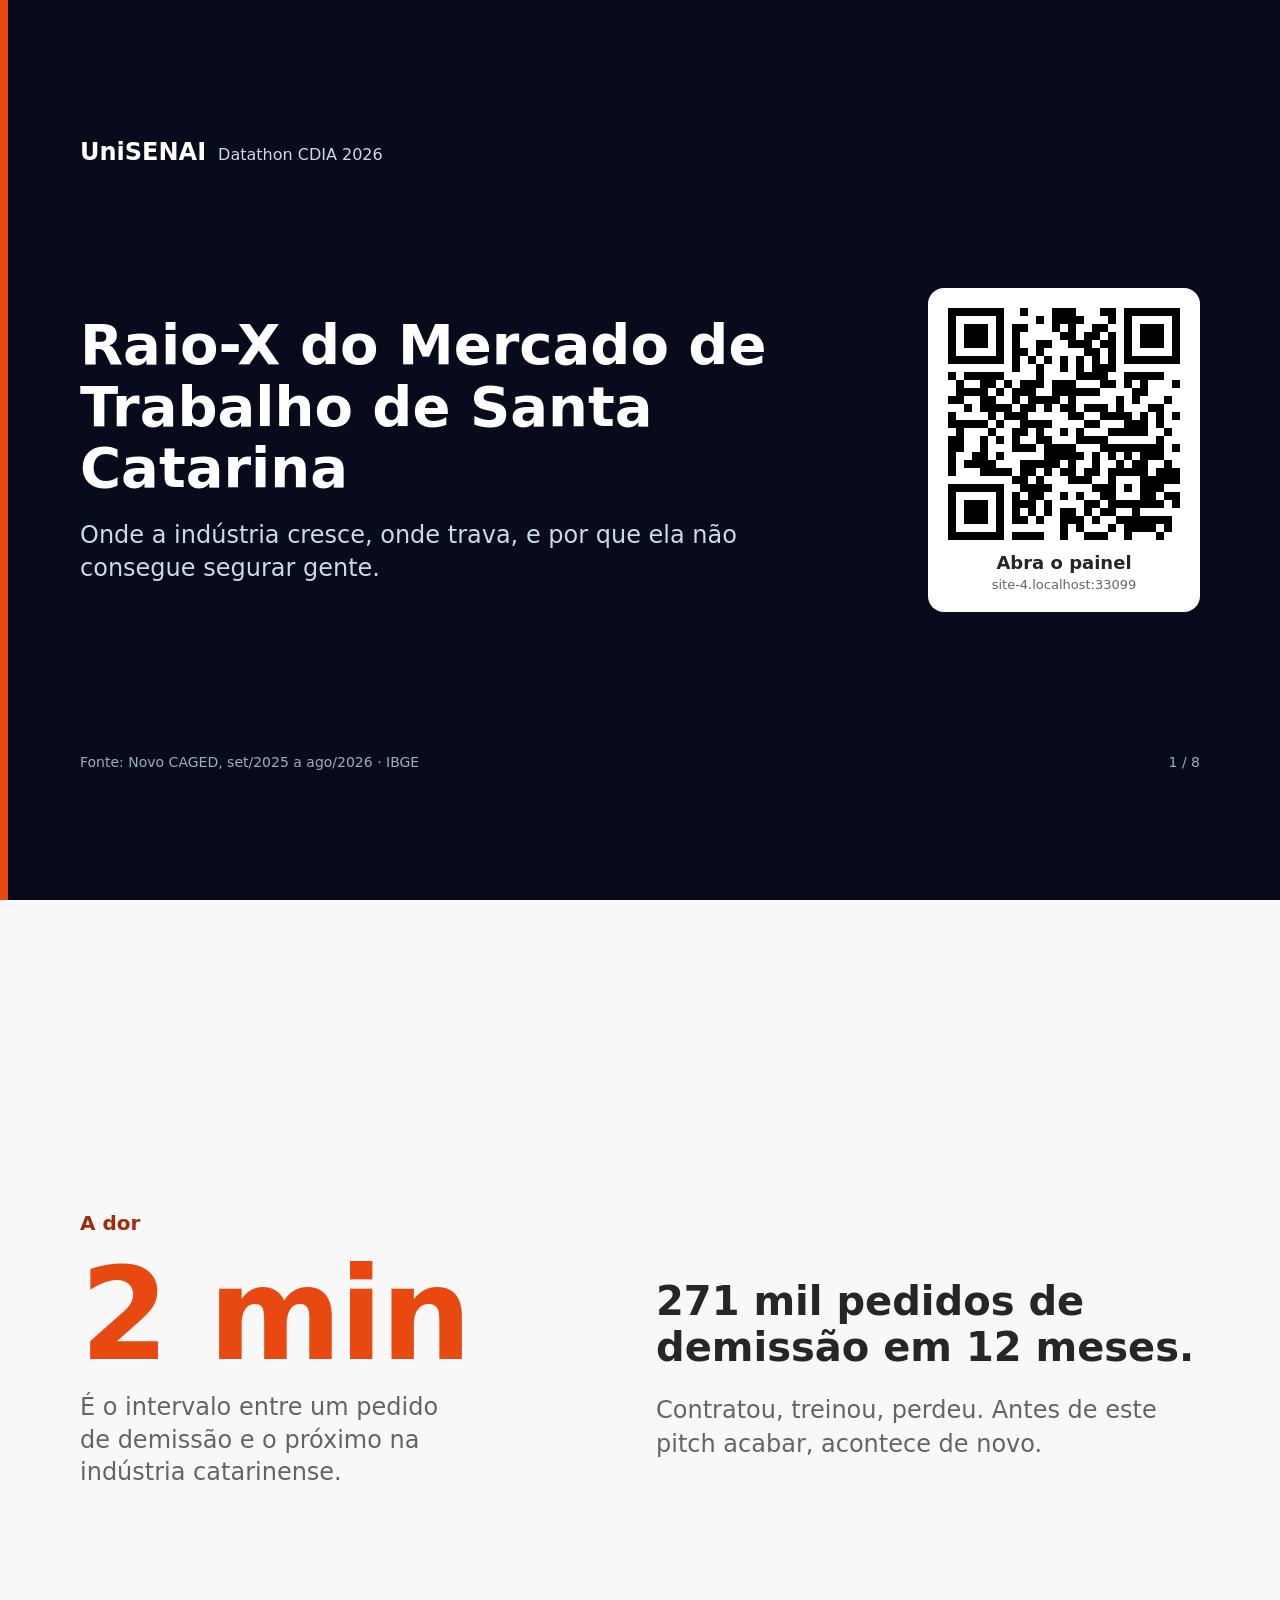
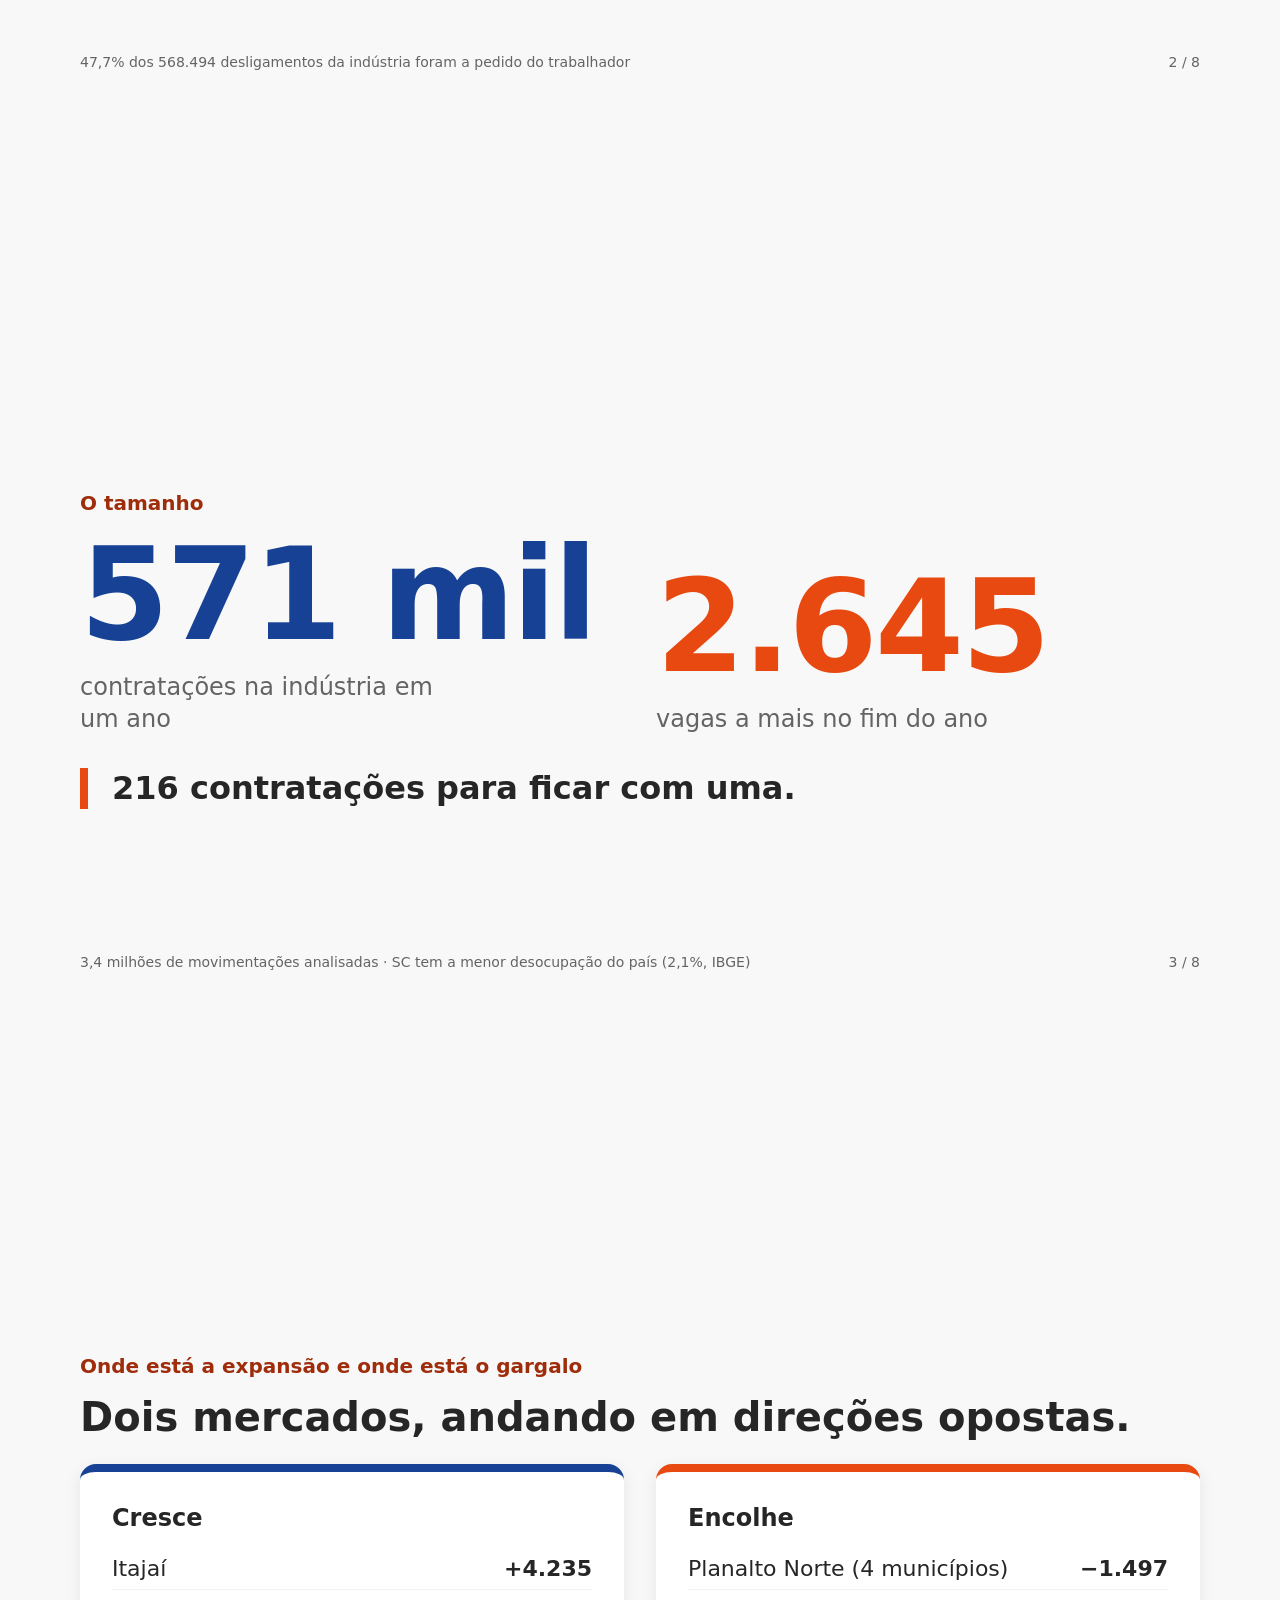
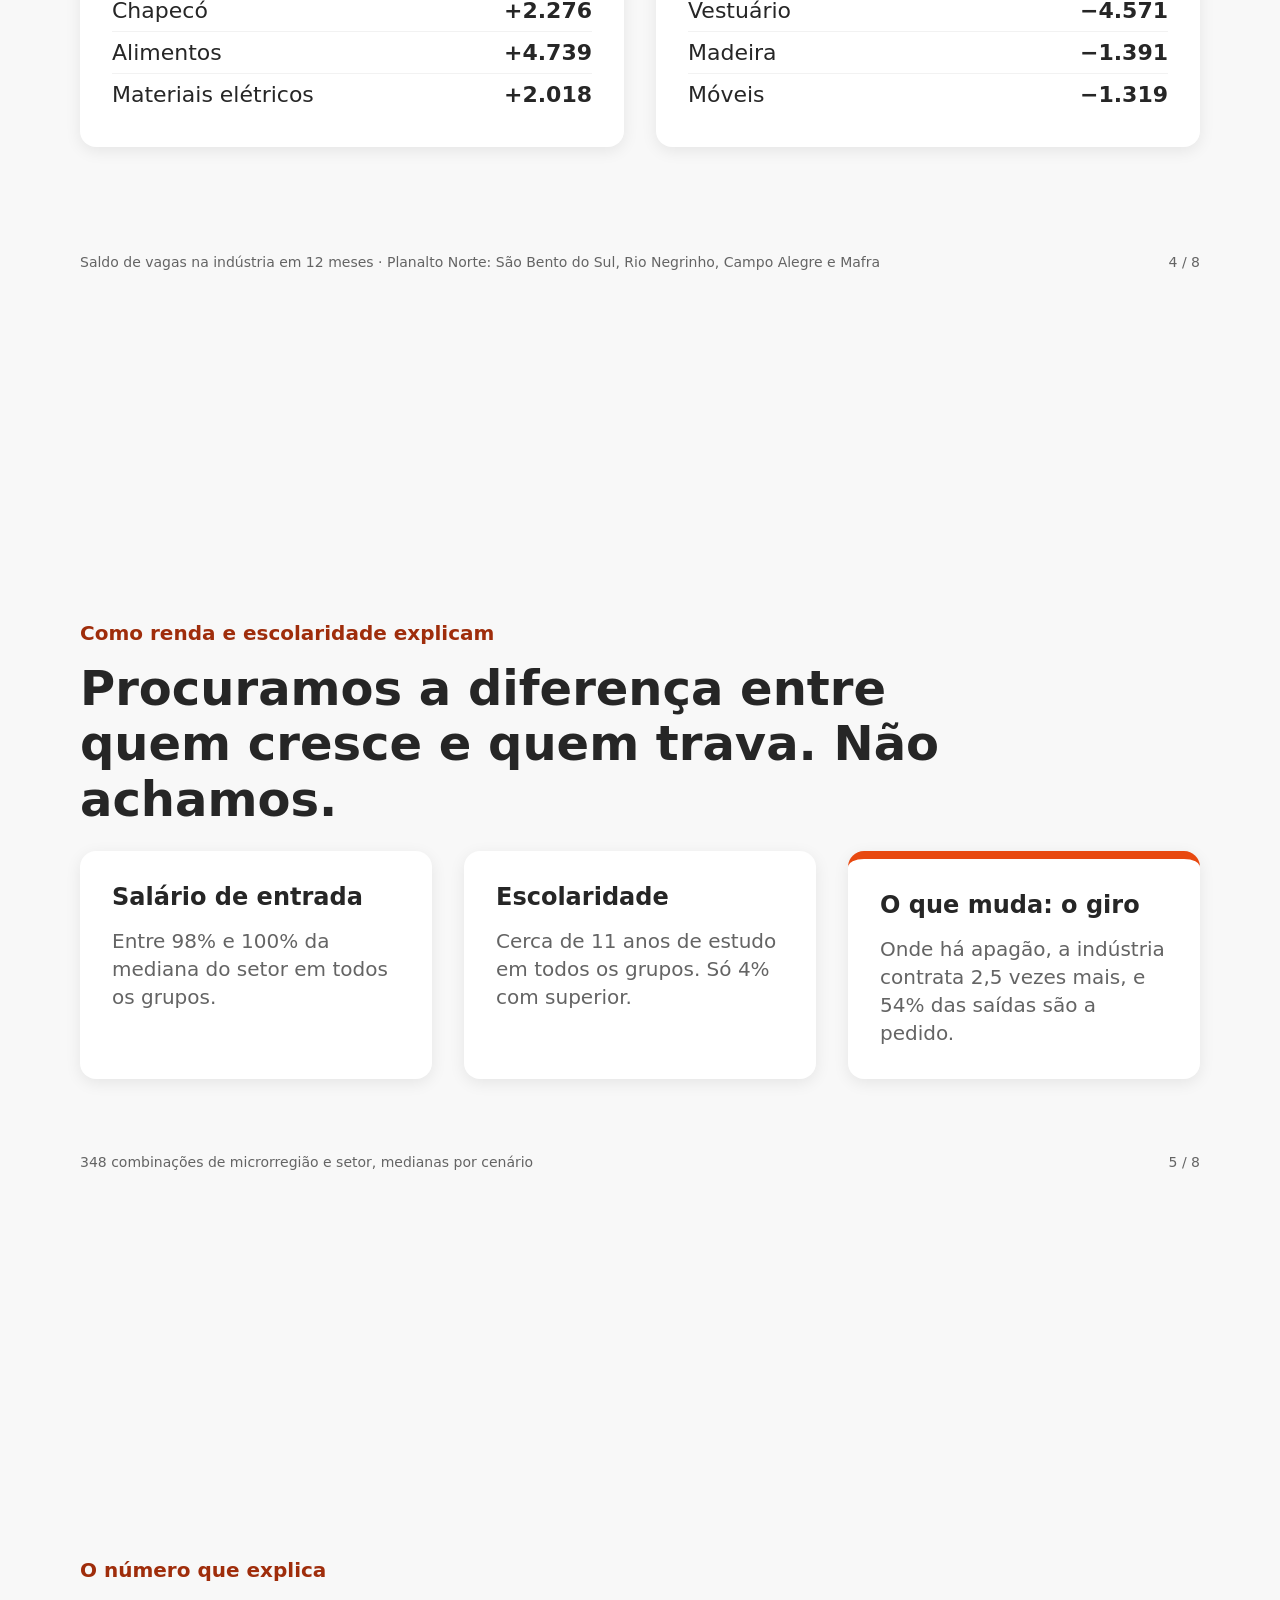
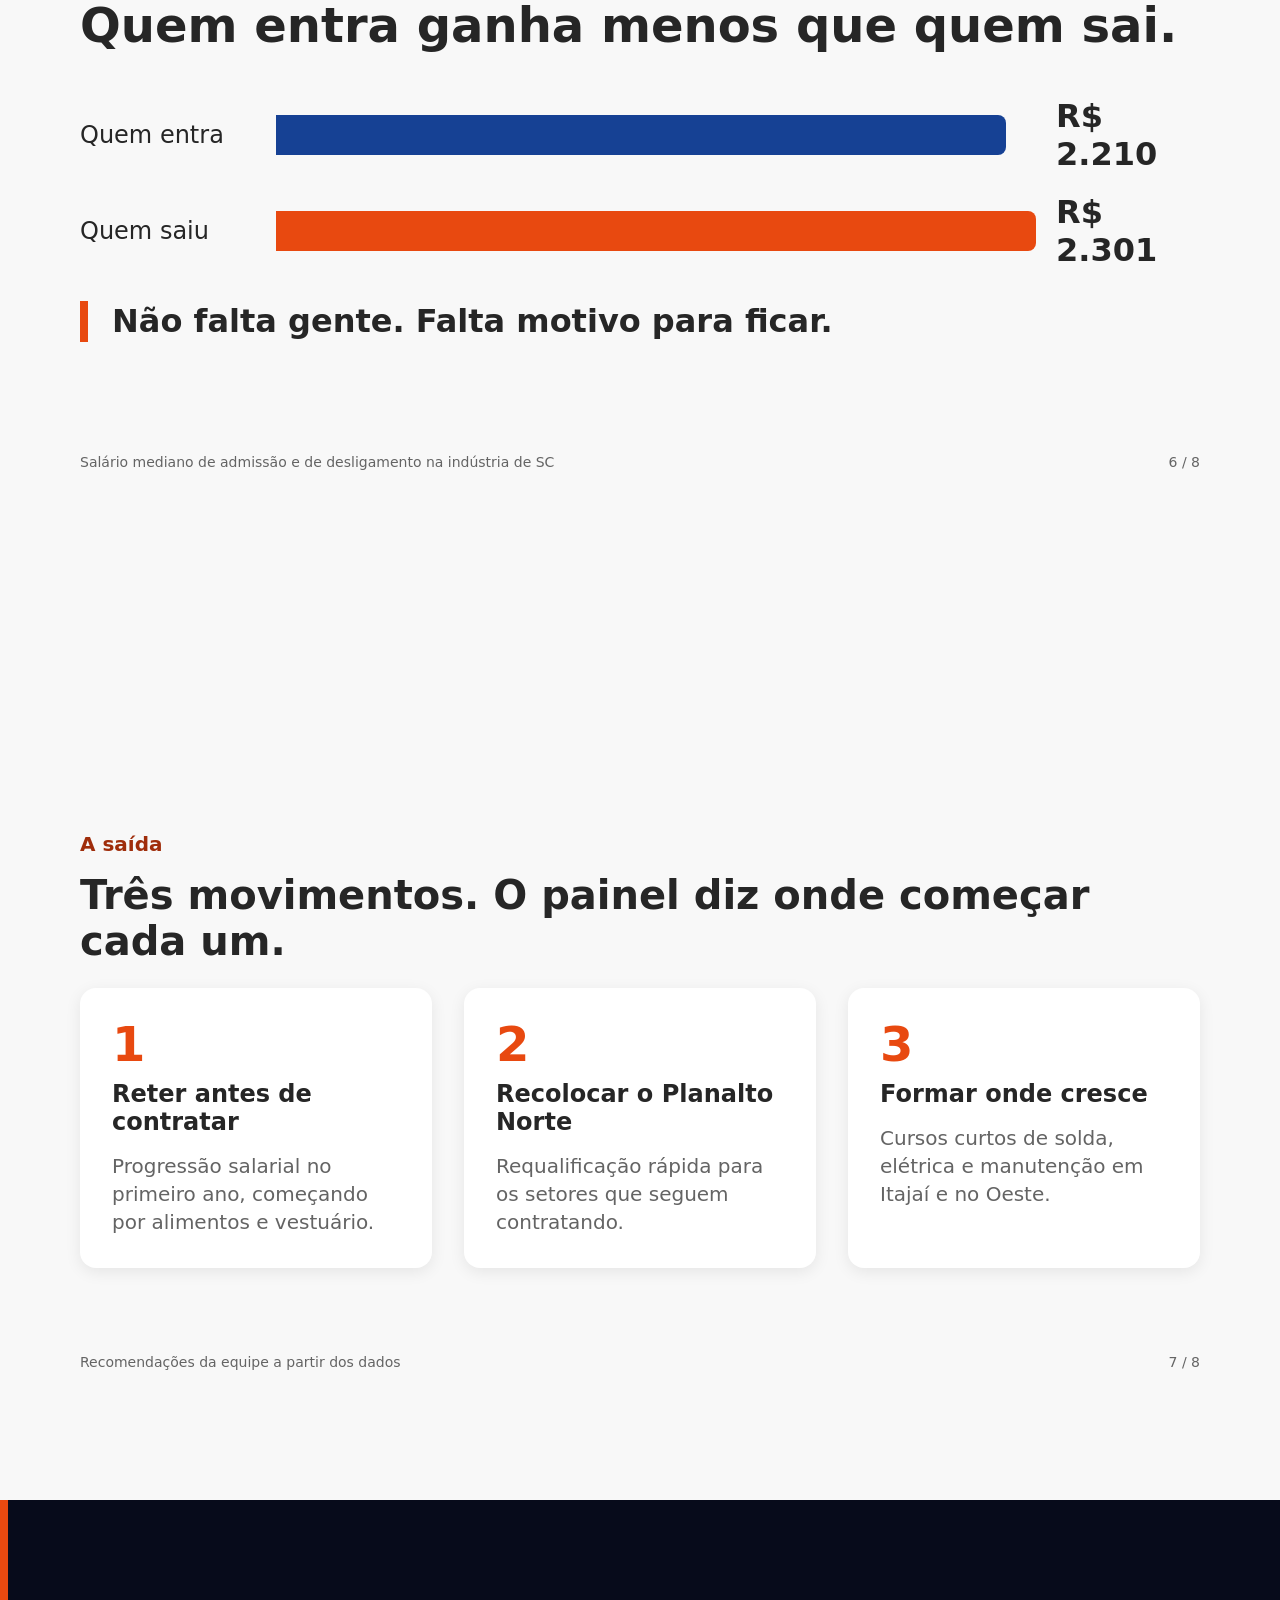
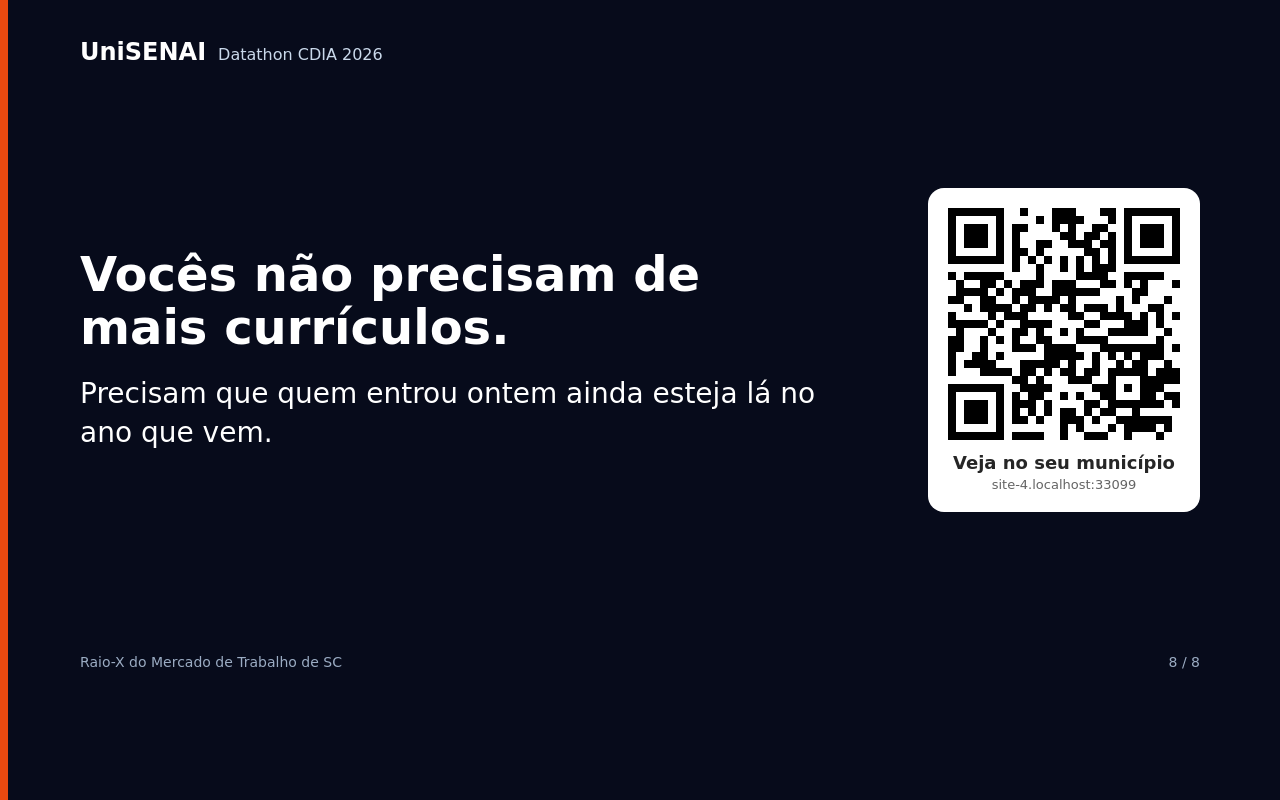
==== web/slides.html @ 1757eea5 "Publicação na Vercel e slides do pitch com QR code - vercel.json e .vercelignore: publica web/ como " ====
<!doctype html>
<html lang="pt-BR">
<head>
<meta charset="utf-8">
<meta name="viewport" content="width=device-width, initial-scale=1">
<title>Pitch · Raio-X do Mercado de Trabalho de SC</title>
<link rel="stylesheet" href="tokens.css">
<style>
  /* Deck 16:9 no padrão UniSENAI. Setas, espaço ou clique avançam. Imprimir gera um PDF, um slide por página. */
  * { box-sizing: border-box; }
  html { font-size: min(1.25vw, 2.222vh); scroll-snap-type: y mandatory; }
  body { margin: 0; font-family: var(--font-family-base); color: var(--color-neutral-darkest); background: var(--color-brand-corporate-darkest); }
  .slide { width: 100vw; height: 100vh; scroll-snap-align: start; display: flex; align-items: center; justify-content: center; background: var(--color-neutral-portal); position: relative; overflow: hidden; }
  .quadro { width: 80rem; height: 45rem; padding: 4rem 5rem; display: flex; flex-direction: column; justify-content: center; position: relative; }
  .slide.capa { background: var(--color-brand-corporate-darkest); color: var(--color-neutral-white); }
  .slide.capa::before { content: ""; position: absolute; left: 0; top: 0; bottom: 0; width: 0.5rem; background: var(--color-brand-senai-pure); }
  .marca { position: absolute; top: 3rem; left: 5rem; font-weight: 700; font-size: 1.5rem; }
  .marca span { font-weight: 400; font-size: 1rem; margin-left: 0.75rem; color: var(--color-brand-corporate-lighter); }
  .slide:not(.capa) .marca span { color: var(--color-neutral-dark); }
  .etapa { color: var(--color-brand-senai-darker); font-weight: 700; font-size: 1.25rem; margin-bottom: 1rem; }
  h1 { font-size: 3.5rem; line-height: 1.1; font-weight: 700; margin: 0 0 1.25rem; max-width: 22ch; }
  h2 { font-size: 3rem; line-height: 1.15; font-weight: 700; margin: 0 0 1.5rem; max-width: 26ch; }
  .sub { font-size: 1.5rem; line-height: 1.4; color: var(--color-neutral-dark); max-width: 44ch; margin: 0; }
  .capa .sub { color: var(--color-brand-corporate-lighter); }
  .numero { font-size: 8rem; line-height: 1; font-weight: 700; color: var(--color-brand-corporate-pure); letter-spacing: -0.02em; }
  .numero.laranja { color: var(--color-brand-senai-pure); }
  .legenda-n { font-size: 1.5rem; line-height: 1.35; color: var(--color-neutral-dark); margin-top: 0.75rem; max-width: 24ch; }
  .colunas { display: grid; grid-template-columns: 1fr 1fr; gap: 2rem; }
  .colunas.tres { grid-template-columns: repeat(3, 1fr); }
  .cartao { background: var(--color-neutral-white); border-radius: var(--radius-lg); box-shadow: var(--shadow-level-1); padding: 2rem; }
  .cartao h3 { font-size: 1.5rem; margin: 0 0 1rem; font-weight: 700; }
  .cartao.azul { border-top: 0.5rem solid var(--color-brand-corporate-pure); }
  .cartao.laranja { border-top: 0.5rem solid var(--color-brand-senai-pure); }
  .linha { display: flex; justify-content: space-between; gap: 1rem; font-size: 1.375rem; padding: 0.5rem 0; border-top: 1px solid var(--color-neutral-lightest); }
  .linha:first-of-type { border-top: 0; }
  .linha b { font-variant-numeric: tabular-nums; white-space: nowrap; }
  .passo { font-size: 3rem; font-weight: 700; color: var(--color-brand-senai-pure); line-height: 1; }
  .cartao p { font-size: 1.25rem; line-height: 1.4; color: var(--color-neutral-dark); margin: 0; }
  .frase { border-left: 0.5rem solid var(--color-brand-senai-pure); padding-left: 1.5rem; font-size: 2rem; line-height: 1.3; font-weight: 700; margin: 2rem 0 0; max-width: 34ch; }
  .par { display: grid; grid-template-columns: 11rem 1fr 9rem; align-items: center; gap: 1.25rem; font-size: 1.5rem; margin-top: 1.25rem; }
  .par i { display: block; height: 2.5rem; border-radius: 0 var(--radius-md) var(--radius-md) 0; }
  .par b { font-size: 2rem; font-variant-numeric: tabular-nums; }
  .capa-grade { display: grid; grid-template-columns: 1fr auto; gap: 4rem; align-items: center; }
  .qr { background: var(--color-neutral-white); color: var(--color-neutral-darkest); border-radius: var(--radius-lg); padding: 1.25rem; width: 17rem; text-align: center; }
  .qr svg, .qr .vazio { width: 14.5rem; height: 14.5rem; display: block; margin: 0 auto; }
  .qr .vazio { display: flex; align-items: center; justify-content: center; border: 2px dashed var(--color-neutral-lighter); border-radius: var(--radius-md); font-size: 0.875rem; color: var(--color-neutral-dark); padding: 1rem; }
  .qr .rotulo { font-weight: 700; font-size: 1.125rem; margin-top: 0.75rem; }
  .qr .url { font-size: 0.8125rem; color: var(--color-neutral-dark); word-break: break-all; margin-top: 0.25rem; }
  .rodape { position: absolute; bottom: 2.5rem; left: 5rem; right: 5rem; display: flex; justify-content: space-between; font-size: 0.875rem; color: var(--color-neutral-dark); }
  .capa .rodape { color: var(--color-brand-corporate-light); }
  @media print {
    @page { size: 1280px 720px; margin: 0; }
    html { font-size: 16px; scroll-snap-type: none; }
    .slide { width: 1280px; height: 720px; break-after: page; -webkit-print-color-adjust: exact; print-color-adjust: exact; }
  }
</style>
</head>
<body>

<section class="slide capa"><div class="quadro">
  <div class="marca">UniSENAI<span>Datathon CDIA 2026</span></div>
  <div class="capa-grade">
    <div>
      <h1>Raio-X do Mercado de Trabalho de Santa Catarina</h1>
      <p class="sub">Onde a indústria cresce, onde trava, e por que ela não consegue segurar gente.</p>
    </div>
    <div class="qr"><div data-qr></div><div class="rotulo">Abra o painel</div><div class="url" data-url></div></div>
  </div>
  <div class="rodape"><span>Fonte: Novo CAGED, set/2025 a ago/2026 · IBGE</span><span>1 / 8</span></div>
</div></section>

<section class="slide"><div class="quadro">
  <div class="etapa">A dor</div>
  <div class="colunas" style="align-items: center">
    <div><div class="numero laranja">2 min</div><div class="legenda-n">É o intervalo entre um pedido de demissão e o próximo na indústria catarinense.</div></div>
    <div><h2 style="font-size: 2.5rem">271 mil pedidos de demissão em 12 meses.</h2><p class="sub">Contratou, treinou, perdeu. Antes de este pitch acabar, acontece de novo.</p></div>
  </div>
  <div class="rodape"><span>47,7% dos 568.494 desligamentos da indústria foram a pedido do trabalhador</span><span>2 / 8</span></div>
</div></section>

<section class="slide"><div class="quadro">
  <div class="etapa">O tamanho</div>
  <div class="colunas" style="align-items: end">
    <div><div class="numero">571 mil</div><div class="legenda-n">contratações na indústria em um ano</div></div>
    <div><div class="numero laranja">2.645</div><div class="legenda-n">vagas a mais no fim do ano</div></div>
  </div>
  <p class="frase">216 contratações para ficar com uma.</p>
  <div class="rodape"><span>3,4 milhões de movimentações analisadas · SC tem a menor desocupação do país (2,1%, IBGE)</span><span>3 / 8</span></div>
</div></section>

<section class="slide"><div class="quadro">
  <div class="etapa">Onde está a expansão e onde está o gargalo</div>
  <h2 style="font-size: 2.5rem; max-width: none">Dois mercados, andando em direções opostas.</h2>
  <div class="colunas">
    <div class="cartao azul"><h3>Cresce</h3>
      <div class="linha"><span>Itajaí</span><b>+4.235</b></div>
      <div class="linha"><span>Chapecó</span><b>+2.276</b></div>
      <div class="linha"><span>Alimentos</span><b>+4.739</b></div>
      <div class="linha"><span>Materiais elétricos</span><b>+2.018</b></div>
    </div>
    <div class="cartao laranja"><h3>Encolhe</h3>
      <div class="linha"><span>Planalto Norte (4 municípios)</span><b>−1.497</b></div>
      <div class="linha"><span>Vestuário</span><b>−4.571</b></div>
      <div class="linha"><span>Madeira</span><b>−1.391</b></div>
      <div class="linha"><span>Móveis</span><b>−1.319</b></div>
    </div>
  </div>
  <div class="rodape"><span>Saldo de vagas na indústria em 12 meses · Planalto Norte: São Bento do Sul, Rio Negrinho, Campo Alegre e Mafra</span><span>4 / 8</span></div>
</div></section>

<section class="slide"><div class="quadro">
  <div class="etapa">Como renda e escolaridade explicam</div>
  <h2>Procuramos a diferença entre quem cresce e quem trava. Não achamos.</h2>
  <div class="colunas tres">
    <div class="cartao"><h3>Salário de entrada</h3><p>Entre 98% e 100% da mediana do setor em todos os grupos.</p></div>
    <div class="cartao"><h3>Escolaridade</h3><p>Cerca de 11 anos de estudo em todos os grupos. Só 4% com superior.</p></div>
    <div class="cartao laranja"><h3>O que muda: o giro</h3><p>Onde há apagão, a indústria contrata 2,5 vezes mais, e 54% das saídas são a pedido.</p></div>
  </div>
  <div class="rodape"><span>348 combinações de microrregião e setor, medianas por cenário</span><span>5 / 8</span></div>
</div></section>

<section class="slide"><div class="quadro">
  <div class="etapa">O número que explica</div>
  <h2 style="max-width: none">Quem entra ganha menos que quem sai.</h2>
  <div class="par"><span>Quem entra</span><i style="width: 96%; background: var(--color-brand-corporate-pure)"></i><b>R$ 2.210</b></div>
  <div class="par"><span>Quem saiu</span><i style="width: 100%; background: var(--color-brand-senai-pure)"></i><b>R$ 2.301</b></div>
  <p class="frase">Não falta gente. Falta motivo para ficar.</p>
  <div class="rodape"><span>Salário mediano de admissão e de desligamento na indústria de SC</span><span>6 / 8</span></div>
</div></section>

<section class="slide"><div class="quadro">
  <div class="etapa">A saída</div>
  <h2 style="font-size: 2.5rem; max-width: none">Três movimentos. O painel diz onde começar cada um.</h2>
  <div class="colunas tres">
    <div class="cartao"><div class="passo">1</div><h3 style="margin-top: 0.75rem">Reter antes de contratar</h3><p>Progressão salarial no primeiro ano, começando por alimentos e vestuário.</p></div>
    <div class="cartao"><div class="passo">2</div><h3 style="margin-top: 0.75rem">Recolocar o Planalto Norte</h3><p>Requalificação rápida para os setores que seguem contratando.</p></div>
    <div class="cartao"><div class="passo">3</div><h3 style="margin-top: 0.75rem">Formar onde cresce</h3><p>Cursos curtos de solda, elétrica e manutenção em Itajaí e no Oeste.</p></div>
  </div>
  <div class="rodape"><span>Recomendações da equipe a partir dos dados</span><span>7 / 8</span></div>
</div></section>

<section class="slide capa"><div class="quadro">
  <div class="marca">UniSENAI<span>Datathon CDIA 2026</span></div>
  <div class="capa-grade">
    <div>
      <h1 style="font-size: 3rem; max-width: 20ch">Vocês não precisam de mais currículos.</h1>
      <p class="sub" style="color: var(--color-neutral-white); font-size: 1.75rem">Precisam que quem entrou ontem ainda esteja lá no ano que vem.</p>
    </div>
    <div class="qr"><div data-qr></div><div class="rotulo">Veja no seu município</div><div class="url" data-url></div></div>
  </div>
  <div class="rodape"><span>Raio-X do Mercado de Trabalho de SC</span><span>8 / 8</span></div>
</div></section>

<script src="vendor/qrcode.js"></script>
<script>
(() => {
  // O QR aponta para o painel no mesmo endereço em que este deck está publicado (ex.: a Vercel).
  // Aberto do disco, use slides.html?url=https://seu-projeto.vercel.app para definir o destino.
  const param = new URLSearchParams(location.search).get("url");
  const publicado = /^https?:$/.test(location.protocol) && !/^(localhost|127\.|0\.0\.0\.0)/.test(location.hostname);
  const url = param || (publicado ? location.origin + "/" : "");
  document.querySelectorAll("[data-qr]").forEach((el) => {
    if (!url) { el.innerHTML = '<div class="vazio">O QR aparece quando o deck é aberto pelo link publicado (ou com ?url=...)</div>'; return; }
    const qr = qrcode(0, "M"); qr.addData(url); qr.make();
    el.innerHTML = qr.createSvgTag({ cellSize: 4, margin: 0, scalable: true });
    el.querySelector("svg").setAttribute("aria-label", "QR code para " + url);
  });
  document.querySelectorAll("[data-url]").forEach((el) => { el.textContent = url.replace(/^https?:\/\//, "").replace(/\/$/, ""); });

  const slides = [...document.querySelectorAll(".slide")];
  const atual = () => Math.round(scrollY / innerHeight);
  const ir = (i) => slides[Math.max(0, Math.min(slides.length - 1, i))].scrollIntoView();
  addEventListener("keydown", (e) => {
    if (["ArrowRight", "ArrowDown", "PageDown", " "].includes(e.key)) { e.preventDefault(); ir(atual() + 1); }
    if (["ArrowLeft", "ArrowUp", "PageUp"].includes(e.key)) { e.preventDefault(); ir(atual() - 1); }
    if (e.key === "Home") ir(0); if (e.key === "End") ir(slides.length - 1);
  });
  addEventListener("click", (e) => { if (!e.target.closest("a")) ir(atual() + (e.clientX < innerWidth * 0.25 ? -1 : 1)); });
})();
</script>
</body>
</html>
---- web/tokens.css ----
/* Tokens do painel no padrão visual UniSENAI (Portal da Indústria, escala nacional).
   Os tokens --color-*, --font-*, --radius-* e --shadow-* são os oficiais; os nomes curtos
   abaixo são apelidos de função usados por estilo.css. Nenhum valor fora da lista oficial. */
:root {
  color-scheme: light;

  /* Marca SENAI */
  --color-brand-senai-pure: #E84910;
  --color-brand-senai-darker: #9F2D0B;
  --color-brand-senai-darkest: #680C07;
  --color-brand-senai-medium: #F2814D;
  --color-brand-senai-light: #FFA882;
  --color-brand-senai-lighter: #FDEBD3;
  --color-brand-senai-lightest: #FFFAF2;
  /* Institucional */
  --color-brand-corporate-pure: #164194;
  --color-brand-corporate-dark: #1A3C6F;
  --color-brand-corporate-darker: #1C3156;
  --color-brand-corporate-darkest: #070B1B;
  --color-brand-corporate-medium: #5876AC;
  --color-brand-corporate-light: #9BACC3;
  --color-brand-corporate-lighter: #CAD9EB;
  --color-brand-corporate-lightest: #E4ECF5;
  /* Neutros, foco e feedback */
  --color-neutral-darkest: #262626;
  --color-neutral-dark: #646464;
  --color-neutral-lighter: #DFDFDF;
  --color-neutral-lightest: #F2F2F2;
  --color-neutral-portal: #F8F8F8;
  --color-neutral-white: #FFFFFF;
  --color-highlight-pure: #F673AD;

  --font-family-base: Inter, system-ui, "Segoe UI", Roboto, Arial, sans-serif;
  --radius-sm: 4px; --radius-md: 8px; --radius-lg: 16px; --radius-pill: 500px;
  --shadow-level-1: 0 0.25rem 1rem rgba(0, 0, 0, 0.08);

  /* --- Apelidos de função ------------------------------------------------ */
  --papel: var(--color-neutral-portal);
  --cartao: var(--color-neutral-white);
  --tinta: var(--color-neutral-darkest);
  --tinta-2: var(--color-neutral-dark);
  --tinta-3: var(--color-neutral-dark);
  --fio: var(--color-neutral-lightest);
  --eixo: var(--color-neutral-lighter);
  --borda: var(--color-neutral-lighter);
  --capa: var(--color-brand-corporate-darkest);
  --marca: var(--color-brand-corporate-pure);          /* links e destaque de interface */
  --marca-suave: var(--color-brand-corporate-lightest);
  --acento: var(--color-brand-senai-pure);             /* barra de 4px e área gráfica */
  --acento-texto: var(--color-brand-senai-darker);     /* laranja legível em texto */
  --foco: var(--color-highlight-pure);

  /* Cenários: azul = expansão e laranja = apagão, como no slide do desafio */
  --cen-expansao: var(--color-brand-corporate-pure);
  --cen-apagao: var(--color-brand-senai-pure);
  --cen-retracao: var(--color-brand-senai-darkest);
  --cen-estavel: var(--color-brand-corporate-light);
  --cen-insuficiente: var(--color-neutral-lighter);

  --serie-admissoes: var(--color-brand-corporate-pure);
  --serie-desligamentos: var(--color-brand-senai-pure);

  /* Polaridade do saldo: azul = positivo, laranja = negativo, cinza = perto de zero */
  --pos: var(--color-brand-corporate-pure);
  --neg: var(--color-brand-senai-pure);
  --div-1: var(--color-brand-senai-pure); --div-2: var(--color-brand-senai-medium); --div-3: var(--color-brand-senai-light);
  --div-4: var(--color-neutral-lightest);
  --div-5: var(--color-brand-corporate-lighter); --div-6: var(--color-brand-corporate-medium); --div-7: var(--color-brand-corporate-pure);
  /* Magnitude: escala institucional, do claro ao escuro */
  --seq-1: var(--color-brand-corporate-lightest); --seq-2: var(--color-brand-corporate-lighter); --seq-3: var(--color-brand-corporate-light);
  --seq-4: var(--color-brand-corporate-medium); --seq-5: var(--color-brand-corporate-pure);
  --sem-dado: var(--color-neutral-lightest);

  --fonte: var(--font-family-base);
  --fonte-titulo: var(--font-family-base);
  --t-nota: 12px; --t-corpo: 14px; --t-lead: 16px; --t-h2: 24px; --t-numero: 32px; --t-h1: 40px;

  --e1: 4px; --e2: 8px; --e3: 16px; --e4: 16px; --e5: 24px; --e6: 32px; --e7: 48px; --e8: 64px;
  --raio: var(--radius-lg); --raio-p: var(--radius-md);
  --sombra: var(--shadow-level-1);
  --rapido: 120ms ease-out;
  --largura: 1216px;
}
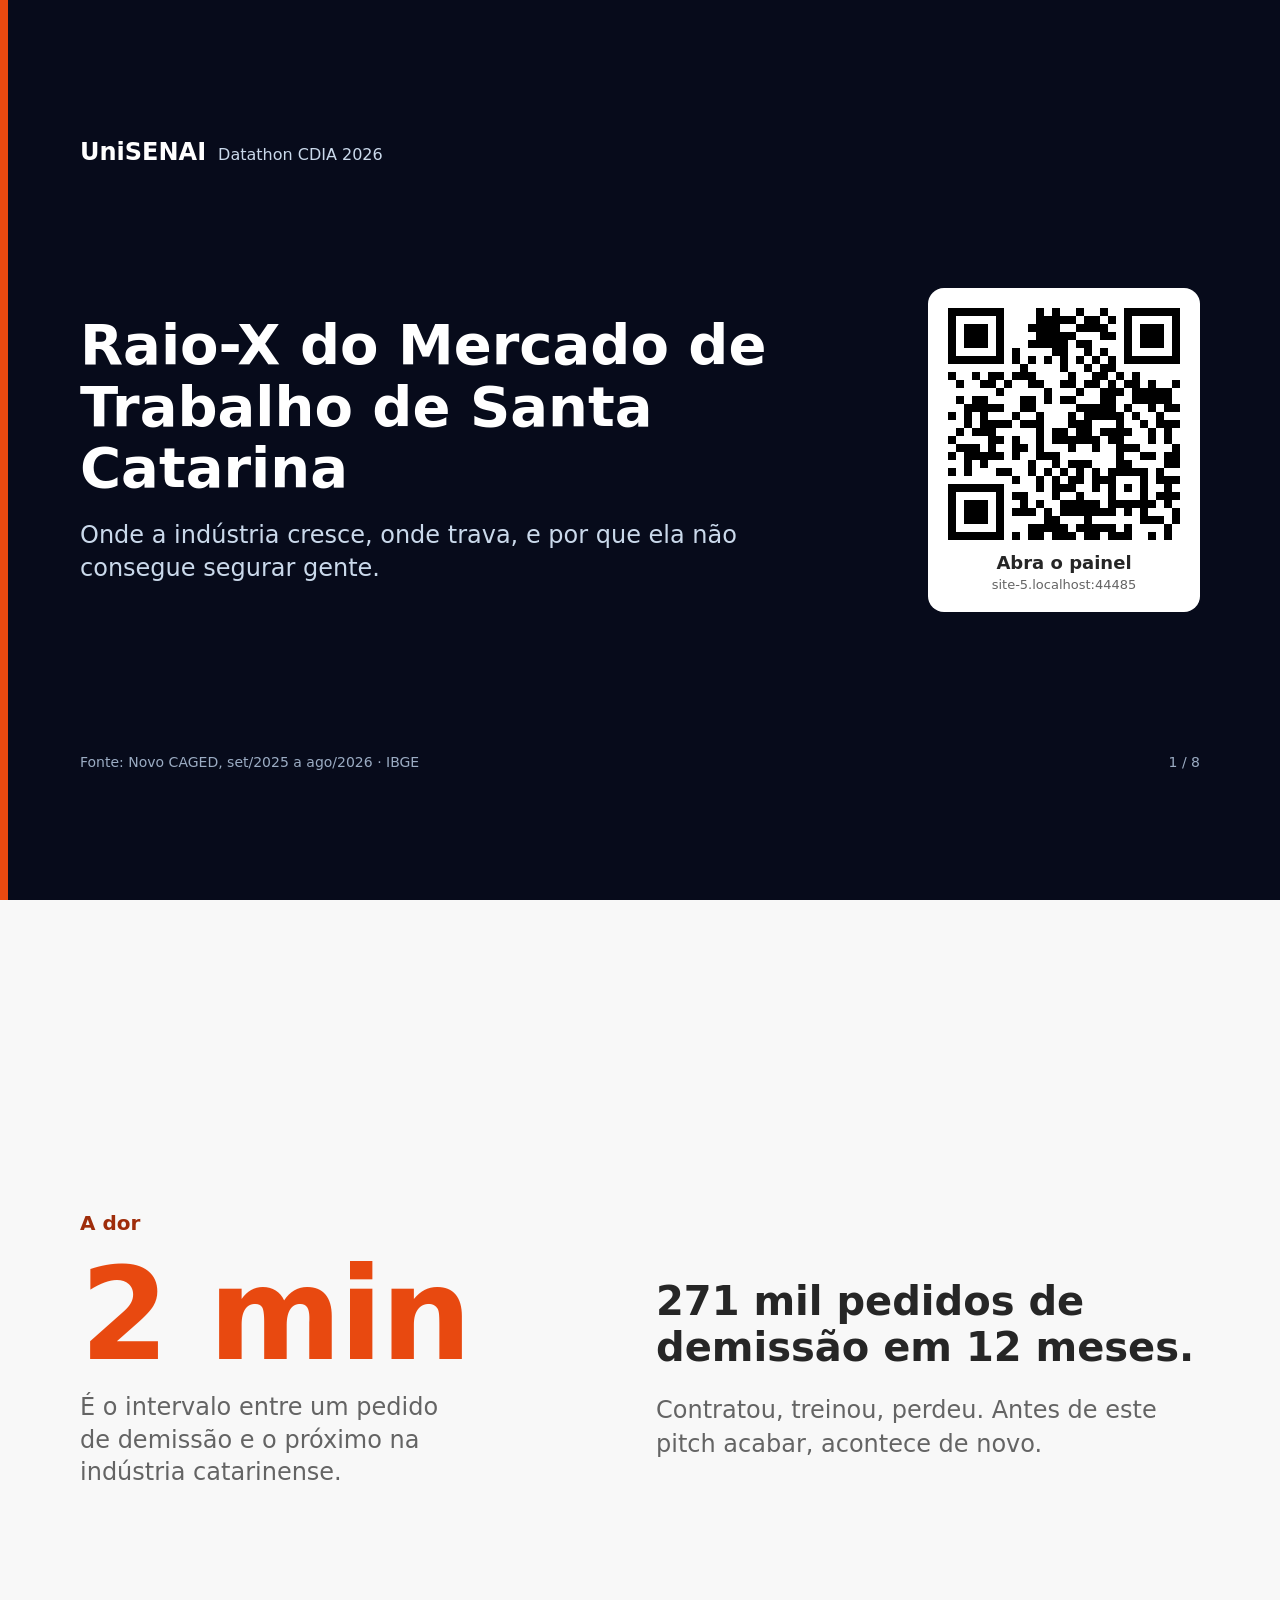
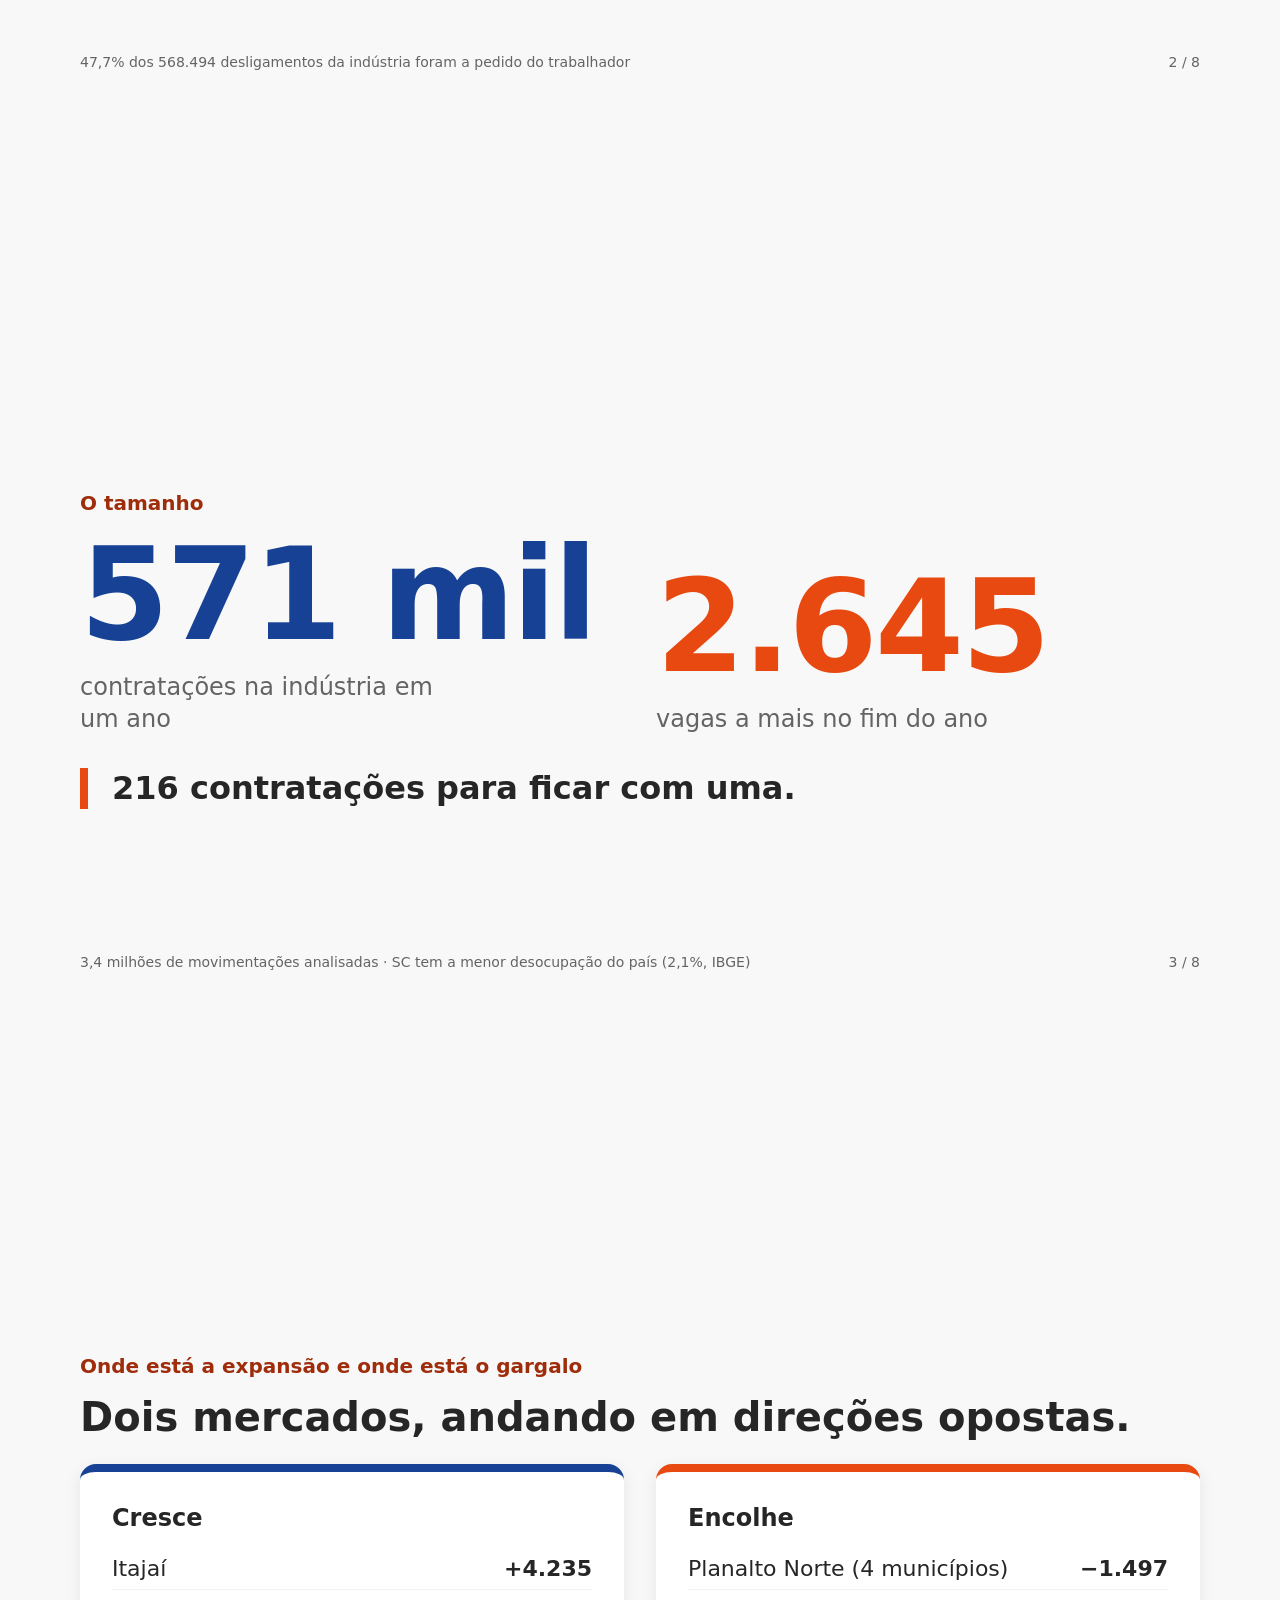
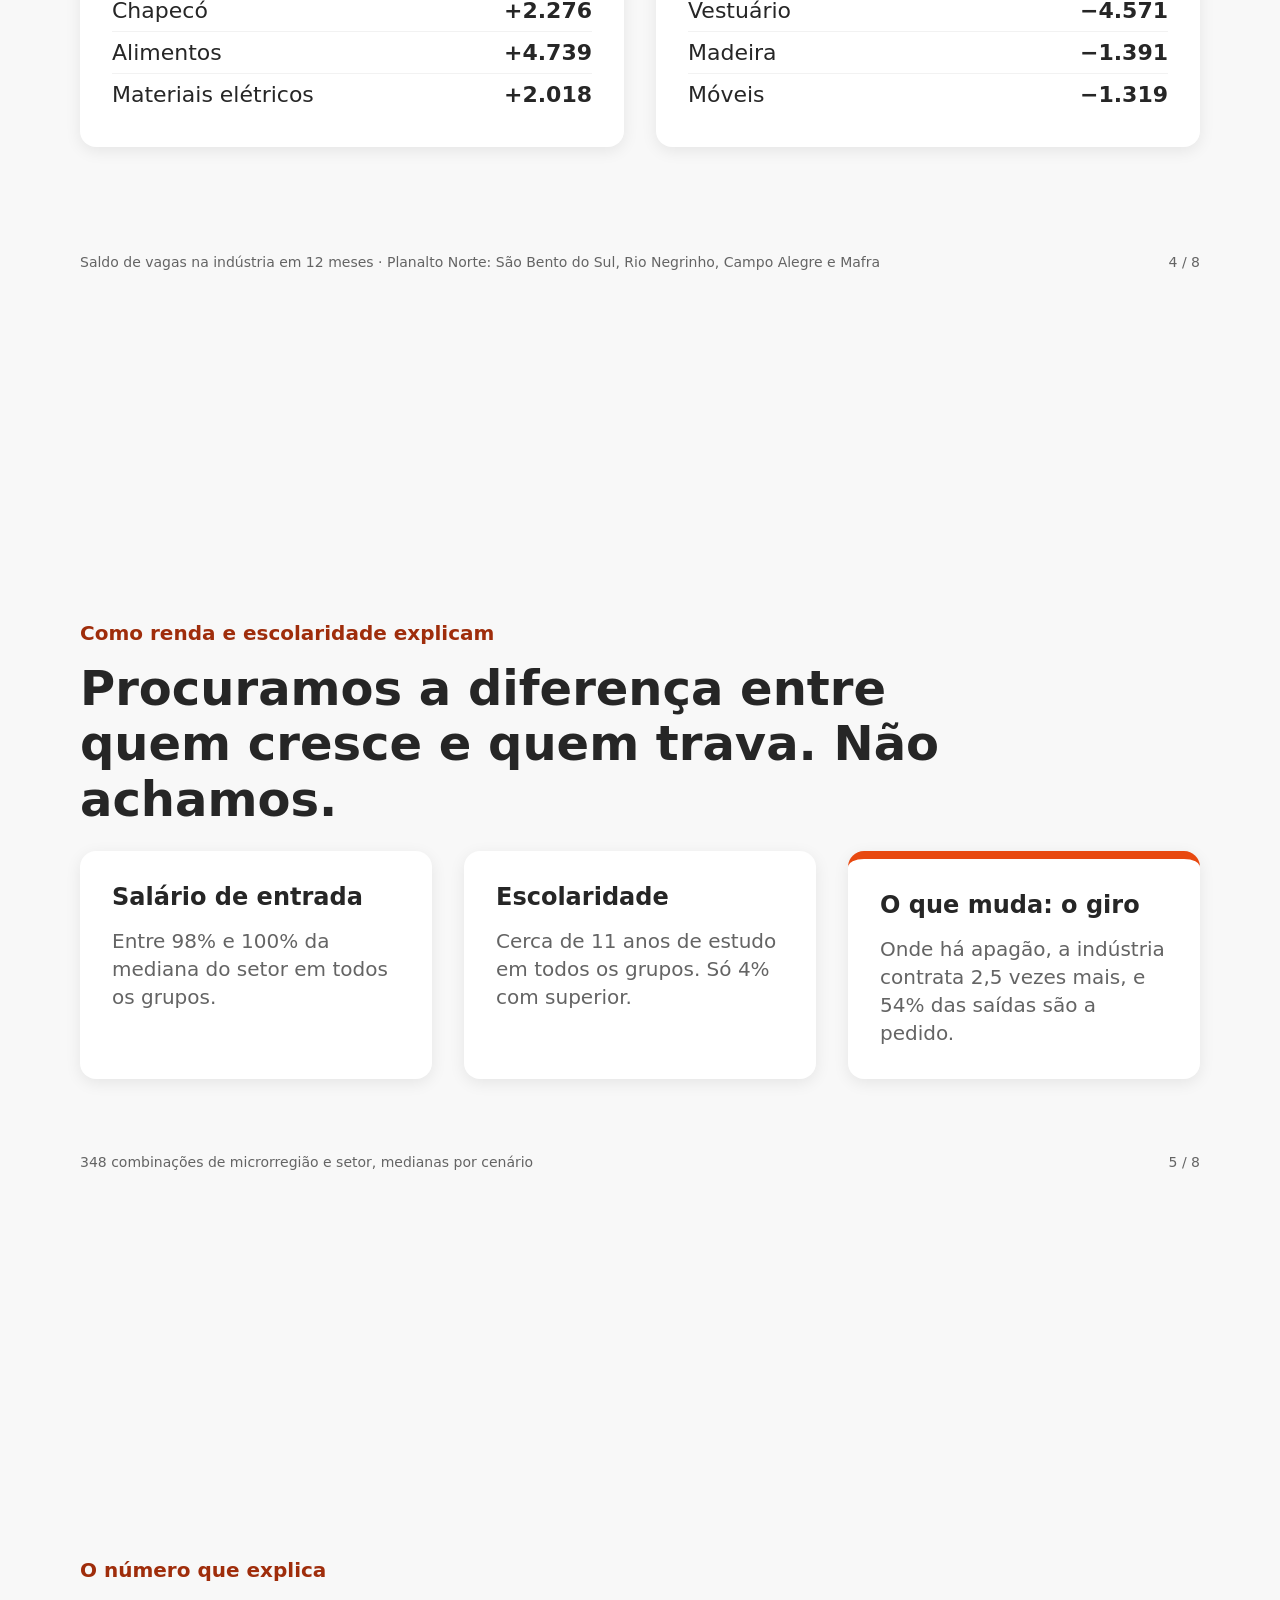
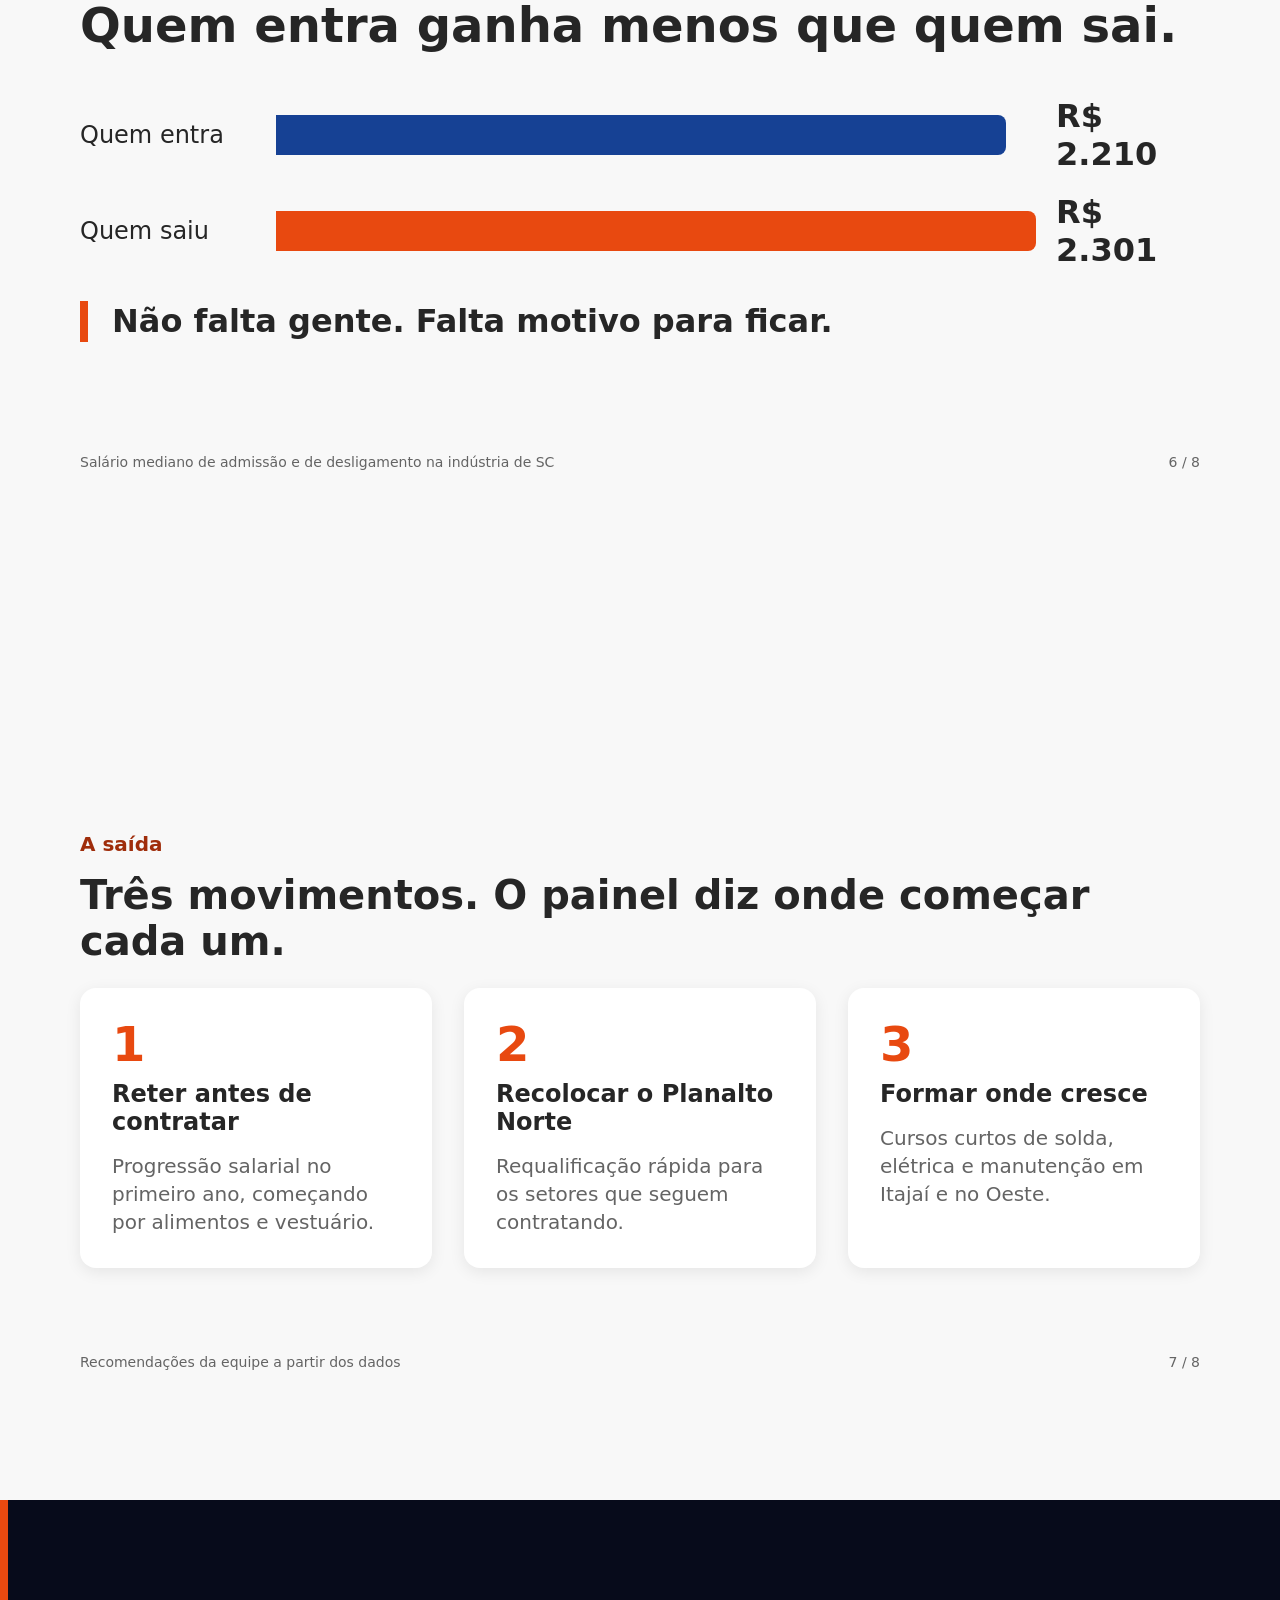
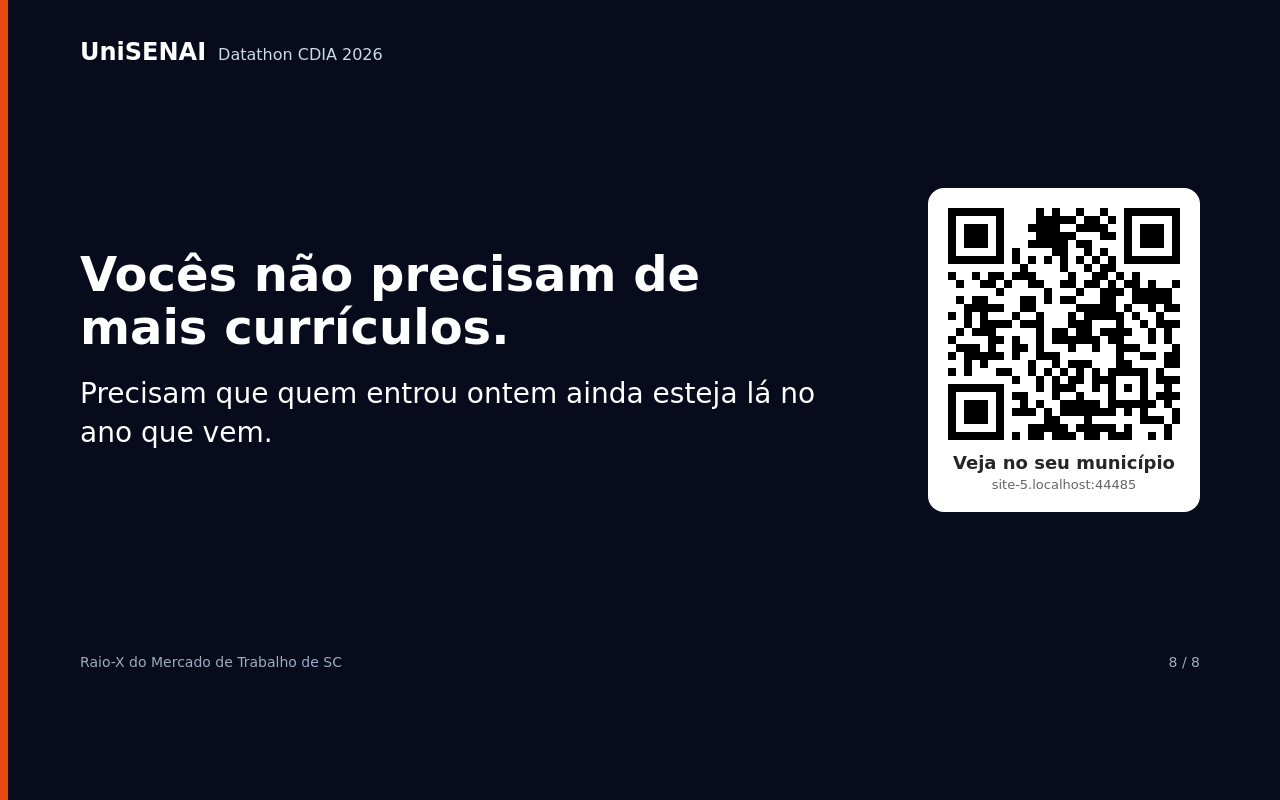
==== commit 024db842: "Slides em PDF e QR com link de reserva O QR passa a ter sempre um destino: ?url=, o endereço publica" ====
--- a/web/slides.html
+++ b/web/slides.html
@@ -154,18 +154,19 @@
 <script src="vendor/qrcode.js"></script>
 <script>
 (() => {
-  // O QR aponta para o painel no mesmo endereço em que este deck está publicado (ex.: a Vercel).
-  // Aberto do disco, use slides.html?url=https://seu-projeto.vercel.app para definir o destino.
+  // Destino do QR: ?url=... se informado; senão o próprio endereço, quando o deck está publicado
+  // (ex.: a Vercel); senão o painel servido direto do repositório público.
+  const RESERVA = "https://htmlpreview.github.io/?https://github.com/Joojizitos65/datathon/blob/master/web/index.html";
   const param = new URLSearchParams(location.search).get("url");
-  const publicado = /^https?:$/.test(location.protocol) && !/^(localhost|127\.|0\.0\.0\.0)/.test(location.hostname);
-  const url = param || (publicado ? location.origin + "/" : "");
+  const publicado = /^https?:$/.test(location.protocol) && !/^(localhost|127\.|0\.0\.0\.0|htmlpreview\.)/.test(location.hostname);
+  const url = (param && /^https?:\/\//.test(param) ? param : "") || (publicado ? location.origin + "/" : RESERVA);
   document.querySelectorAll("[data-qr]").forEach((el) => {
     if (!url) { el.innerHTML = '<div class="vazio">O QR aparece quando o deck é aberto pelo link publicado (ou com ?url=...)</div>'; return; }
     const qr = qrcode(0, "M"); qr.addData(url); qr.make();
     el.innerHTML = qr.createSvgTag({ cellSize: 4, margin: 0, scalable: true });
     el.querySelector("svg").setAttribute("aria-label", "QR code para " + url);
   });
-  document.querySelectorAll("[data-url]").forEach((el) => { el.textContent = url.replace(/^https?:\/\//, "").replace(/\/$/, ""); });
+  document.querySelectorAll("[data-url]").forEach((el) => { el.textContent = url === RESERVA ? "github.com/Joojizitos65/datathon" : url.replace(/^https?:\/\//, "").replace(/\/$/, ""); });
 
   const slides = [...document.querySelectorAll(".slide")];
   const atual = () => Math.round(scrollY / innerHeight);
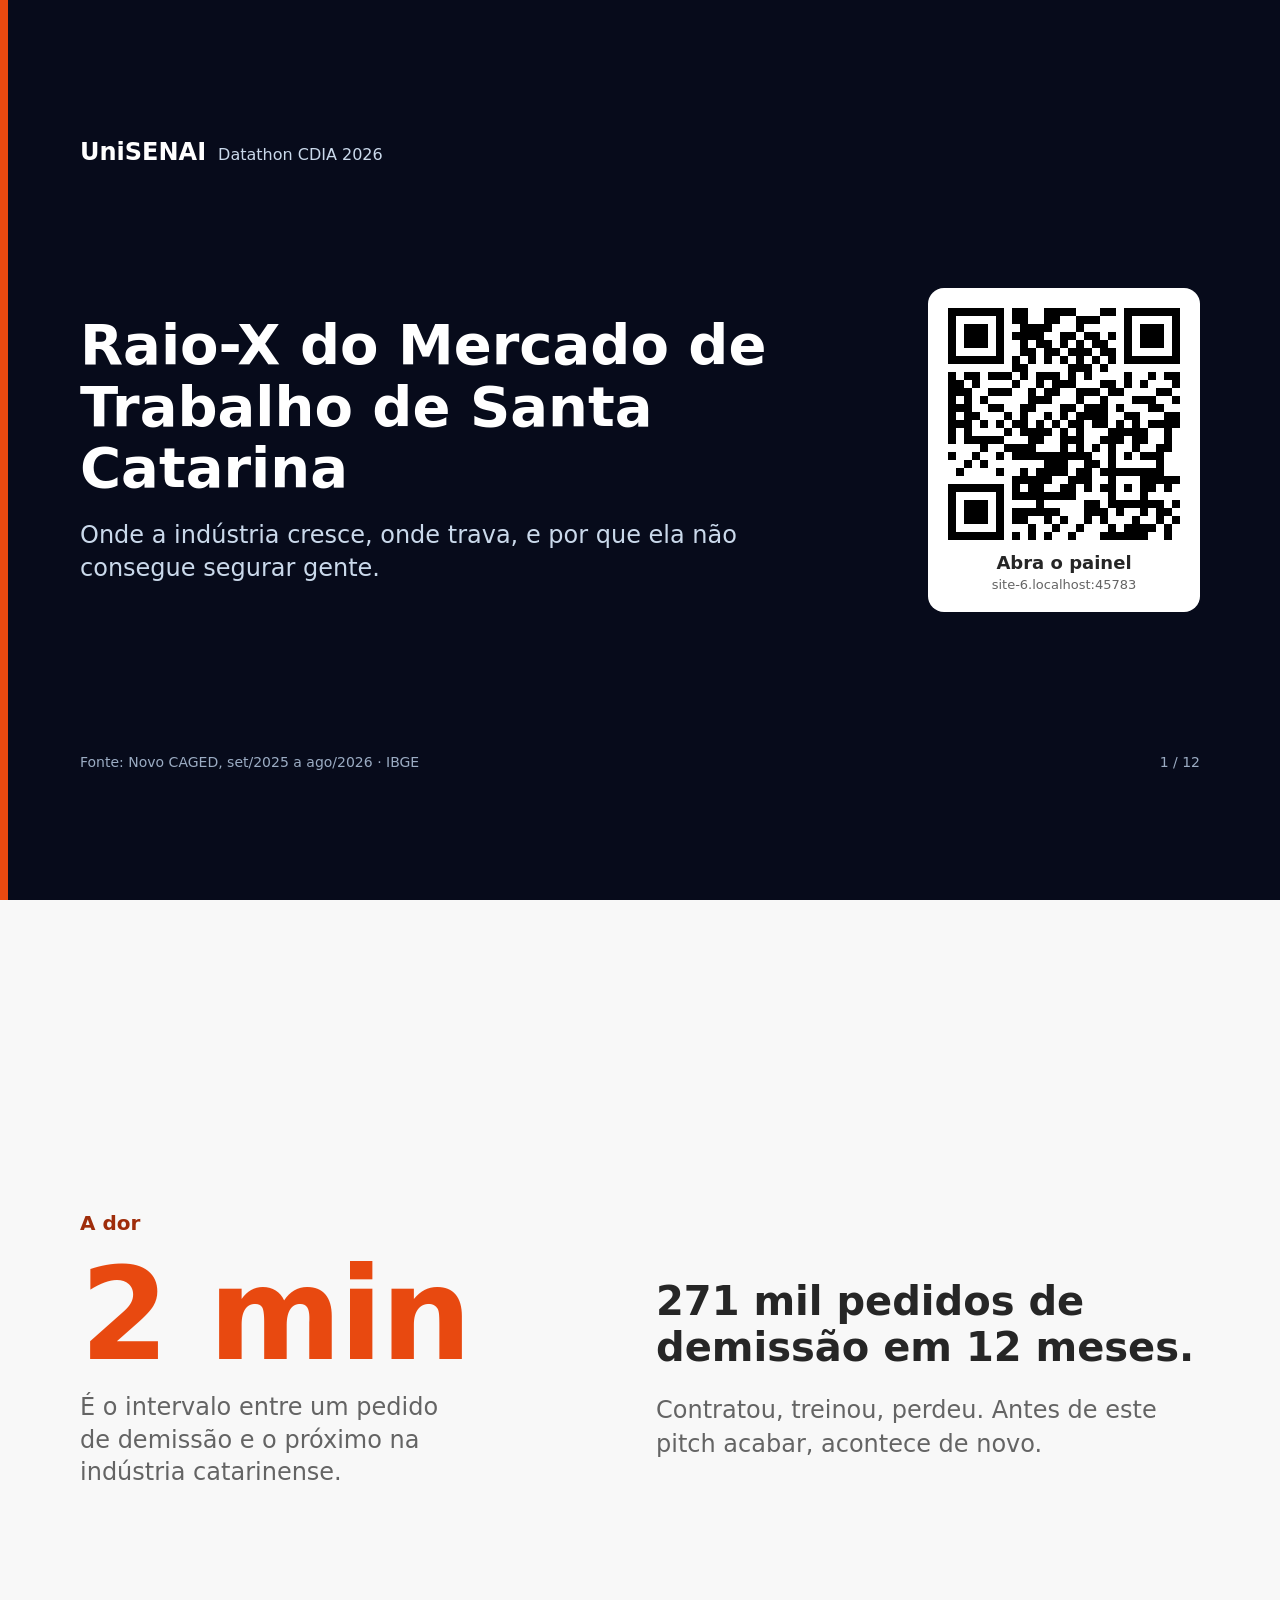
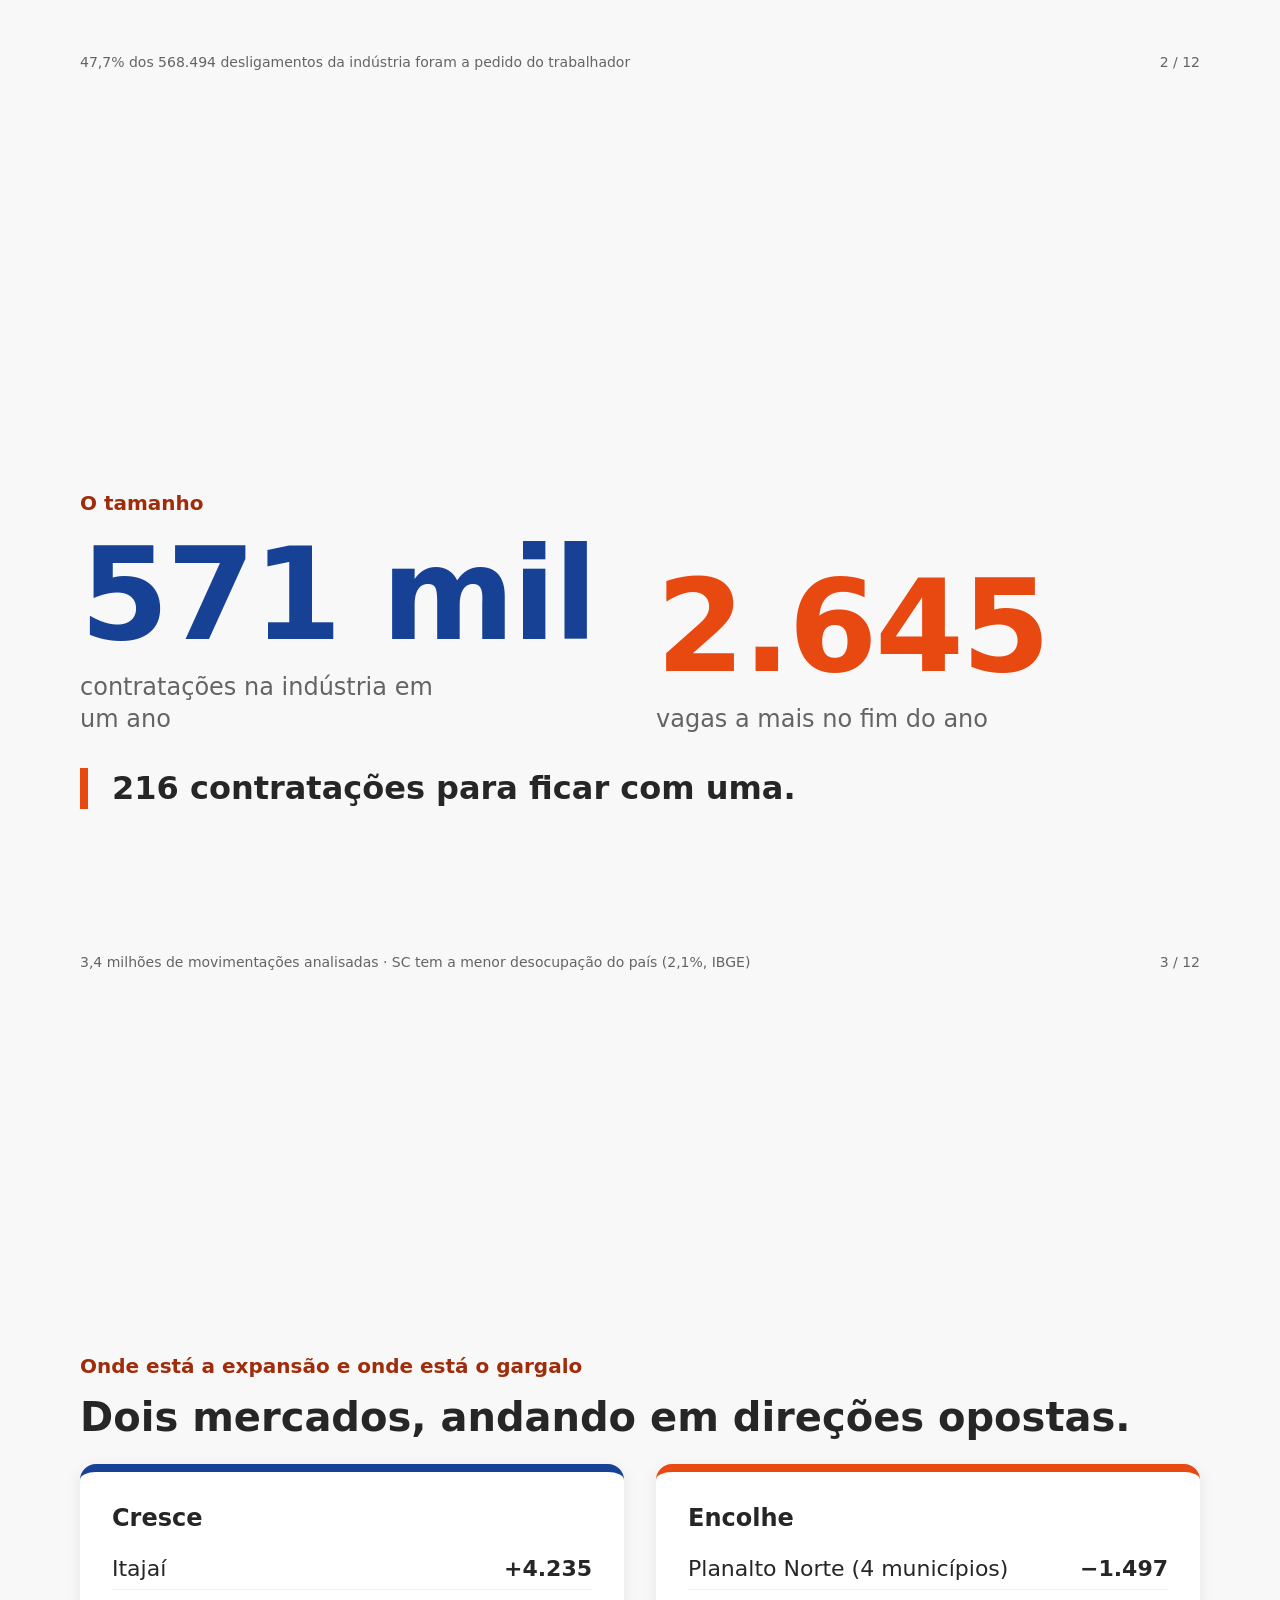
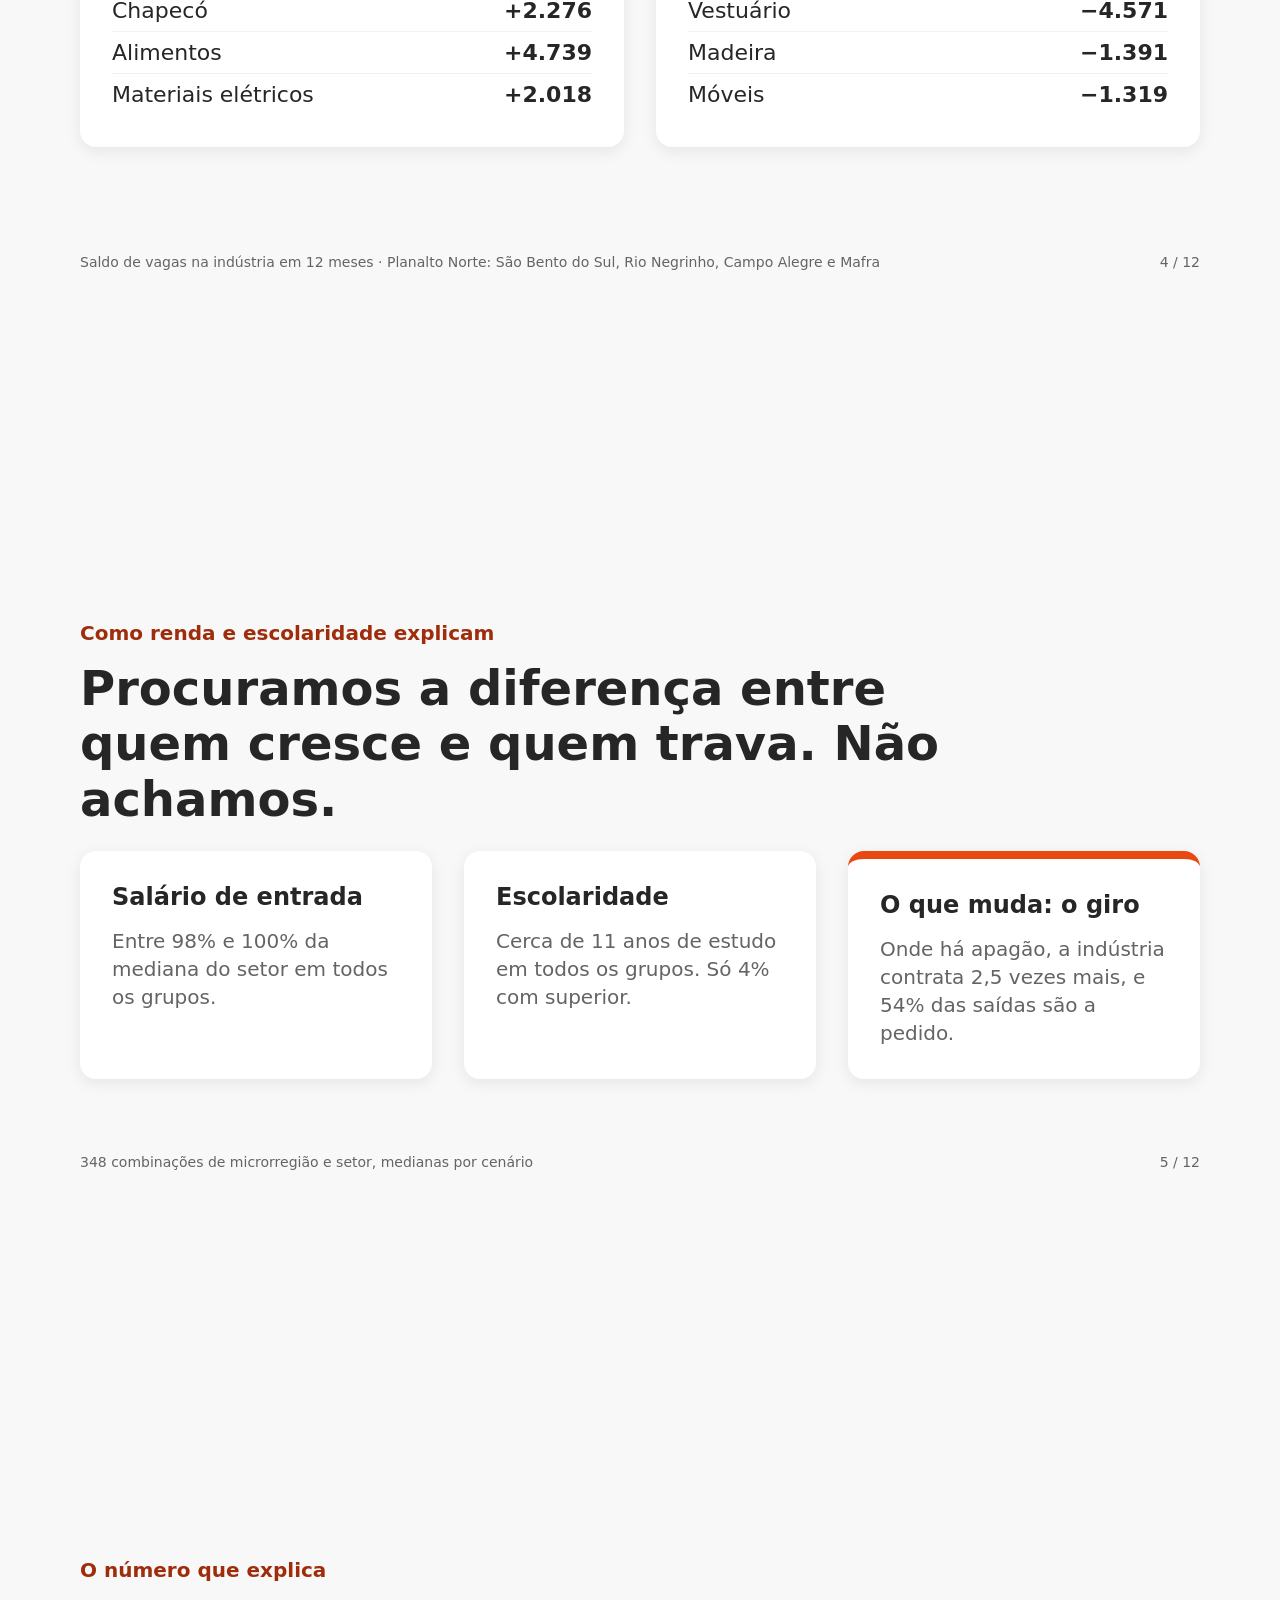
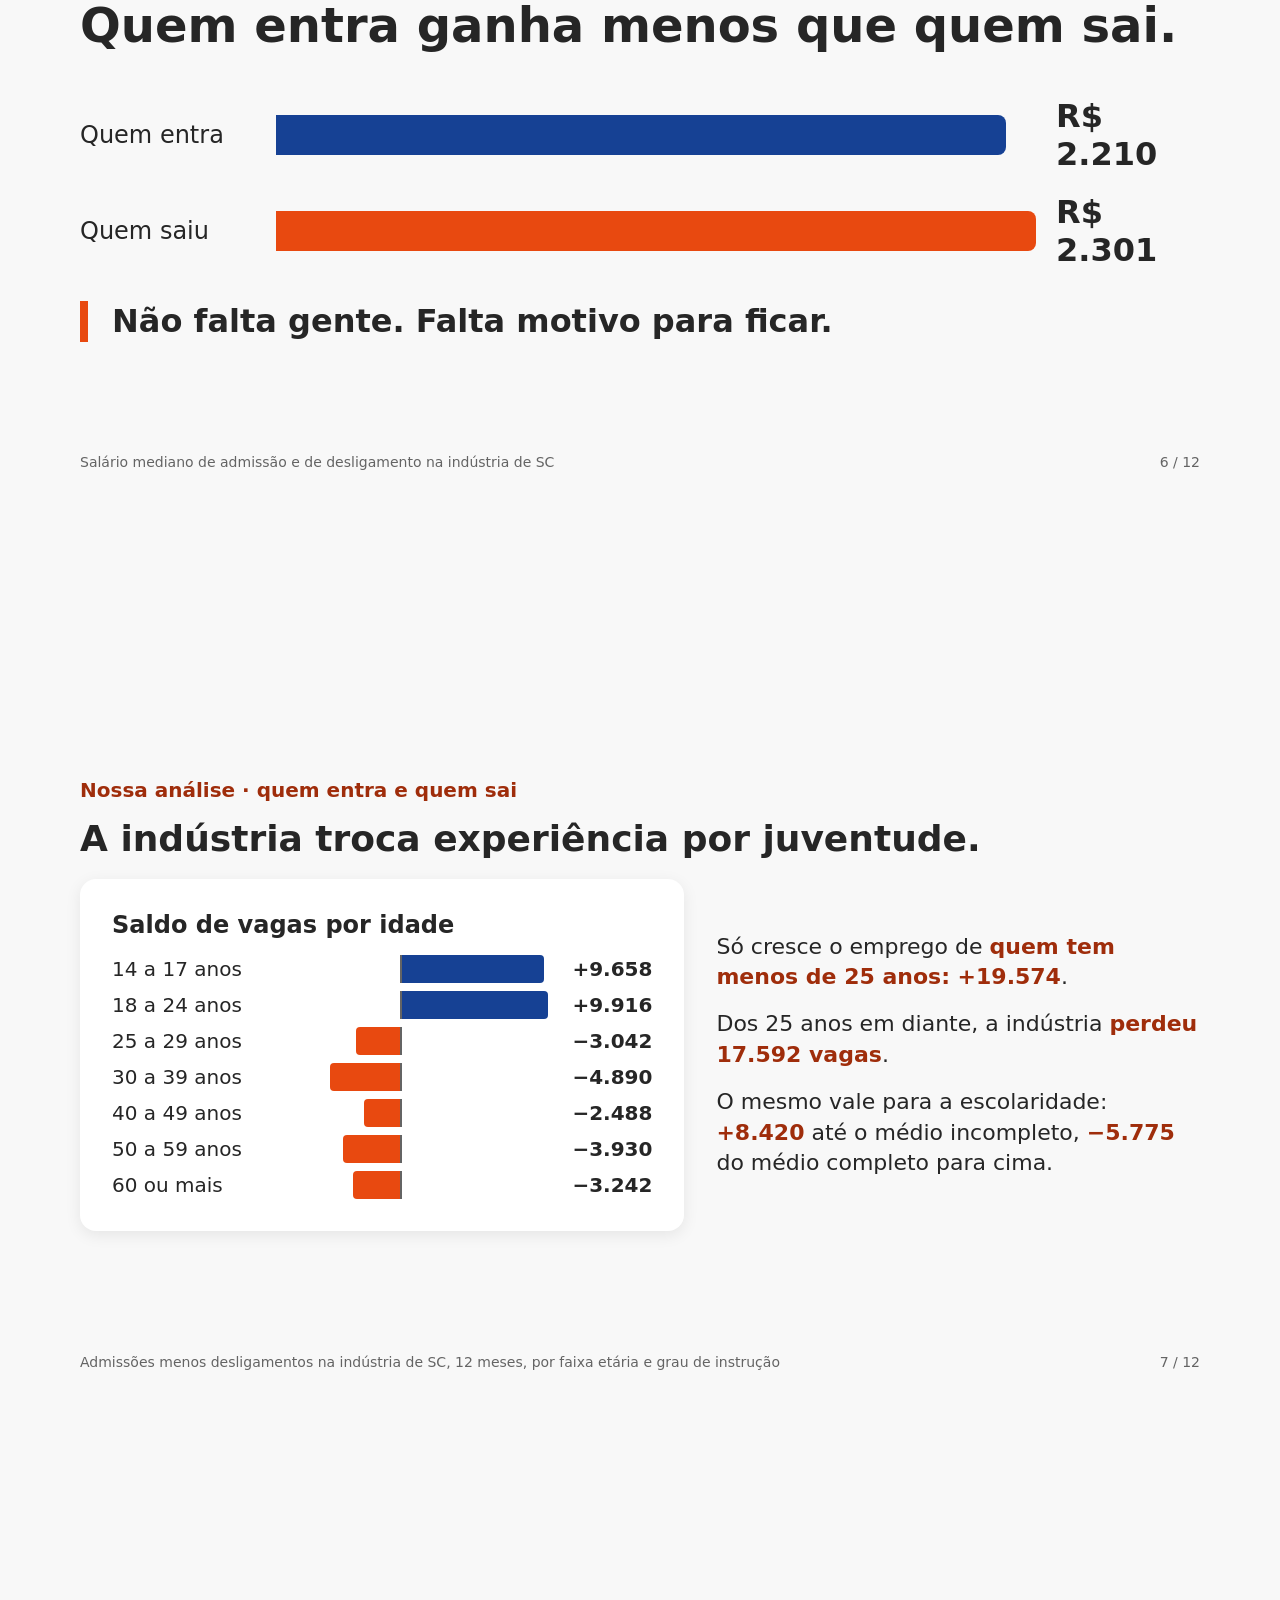
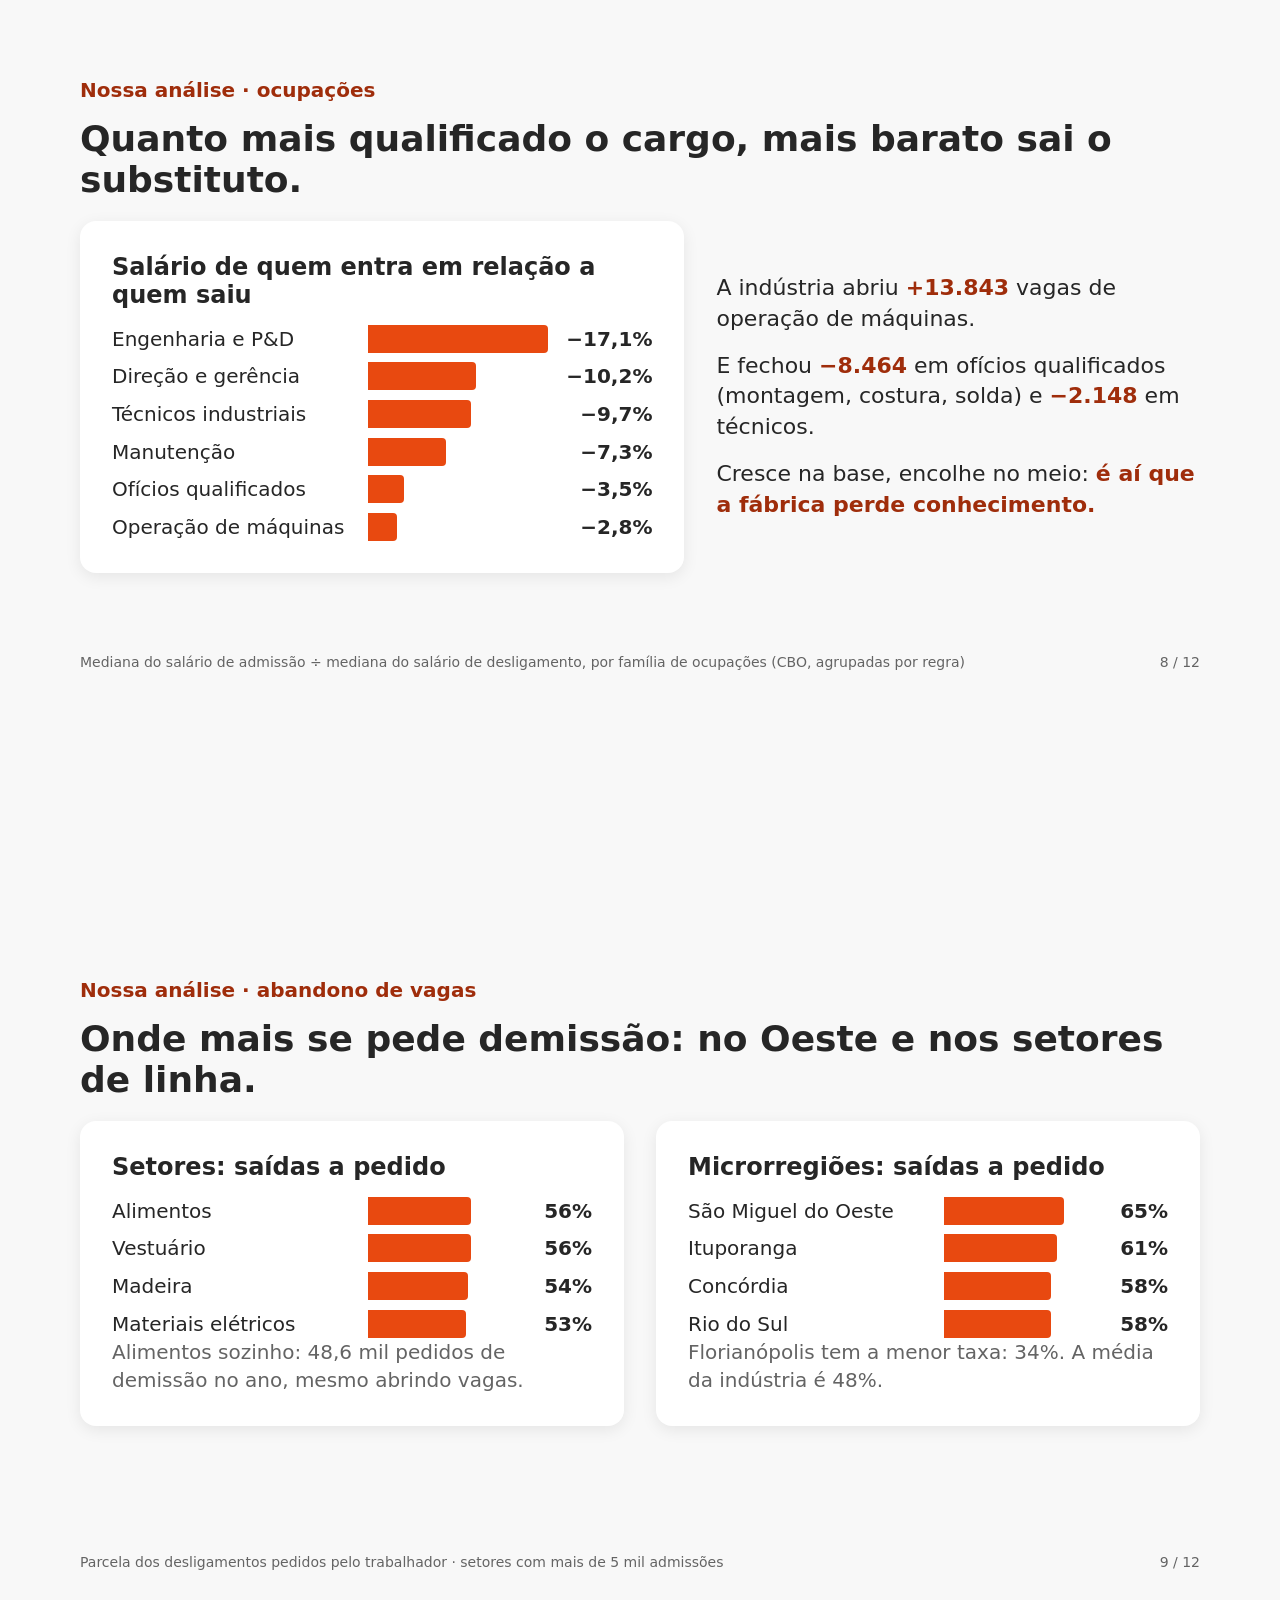
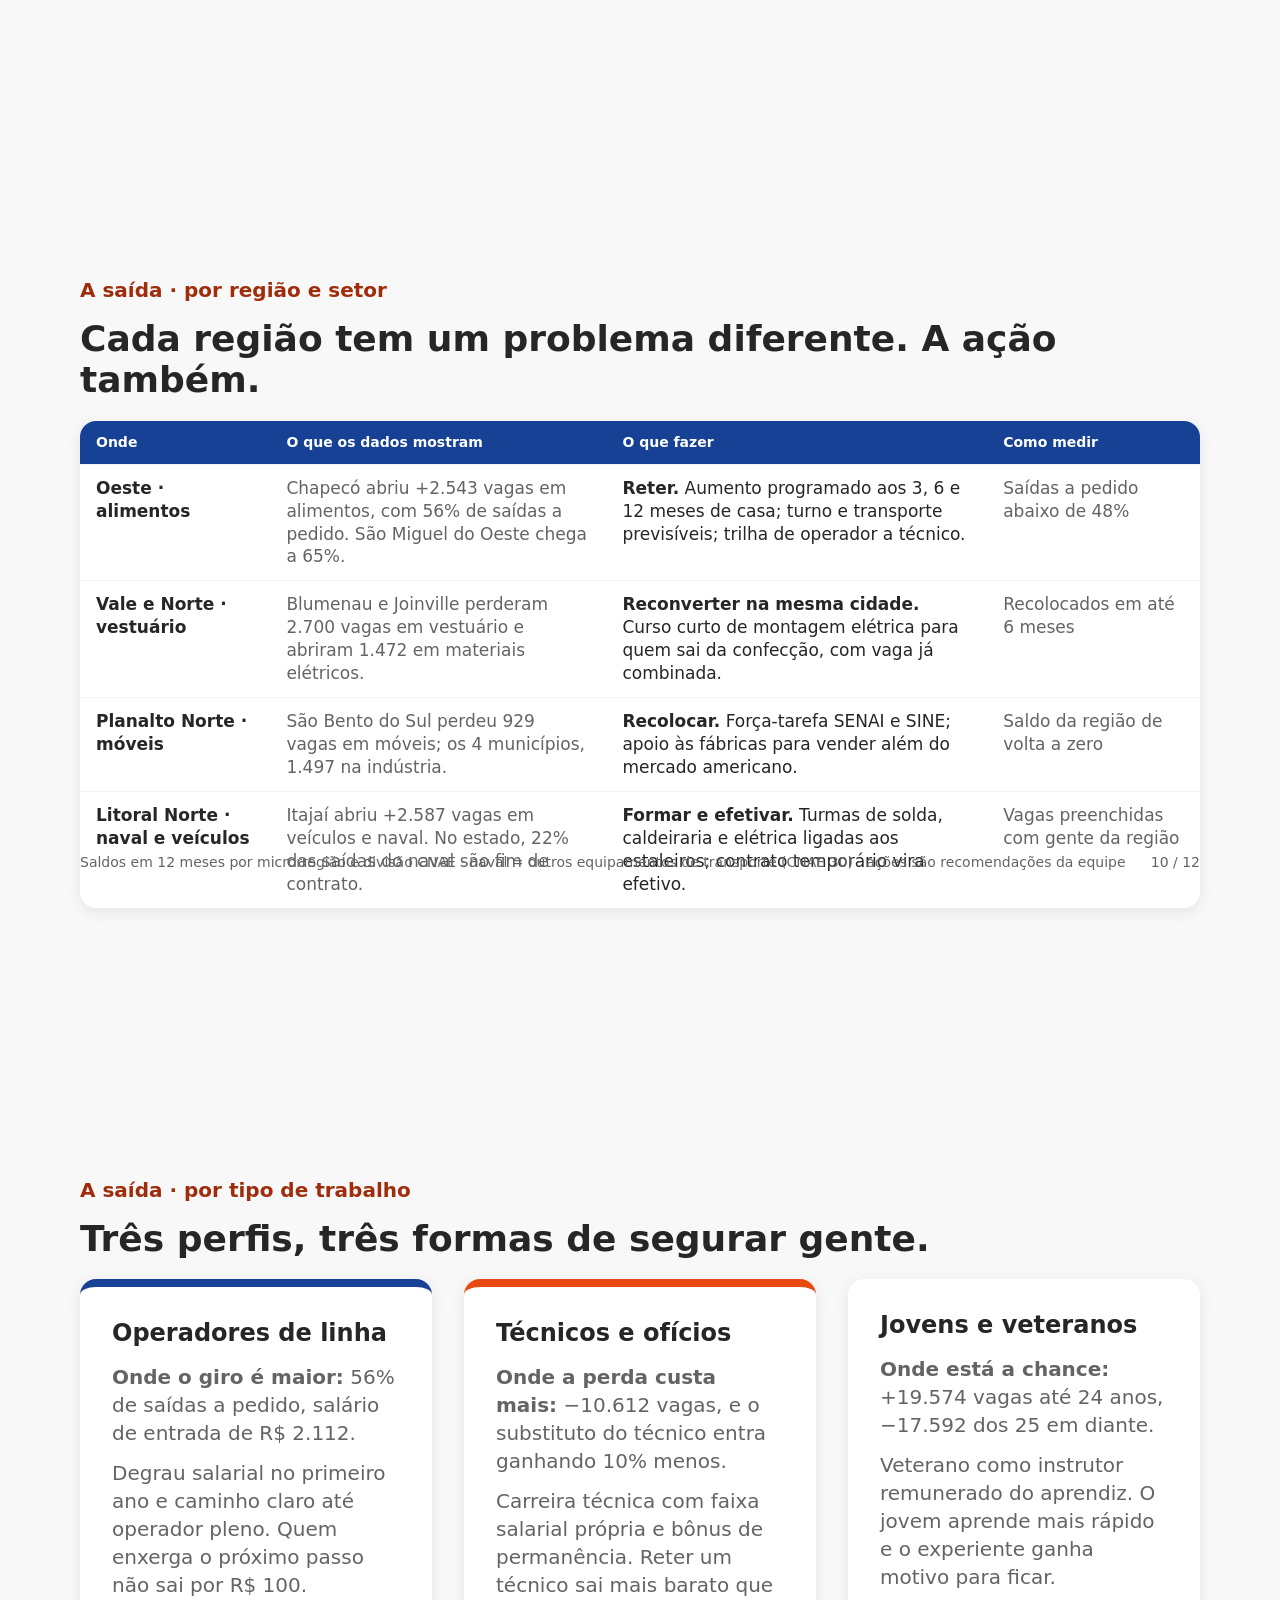
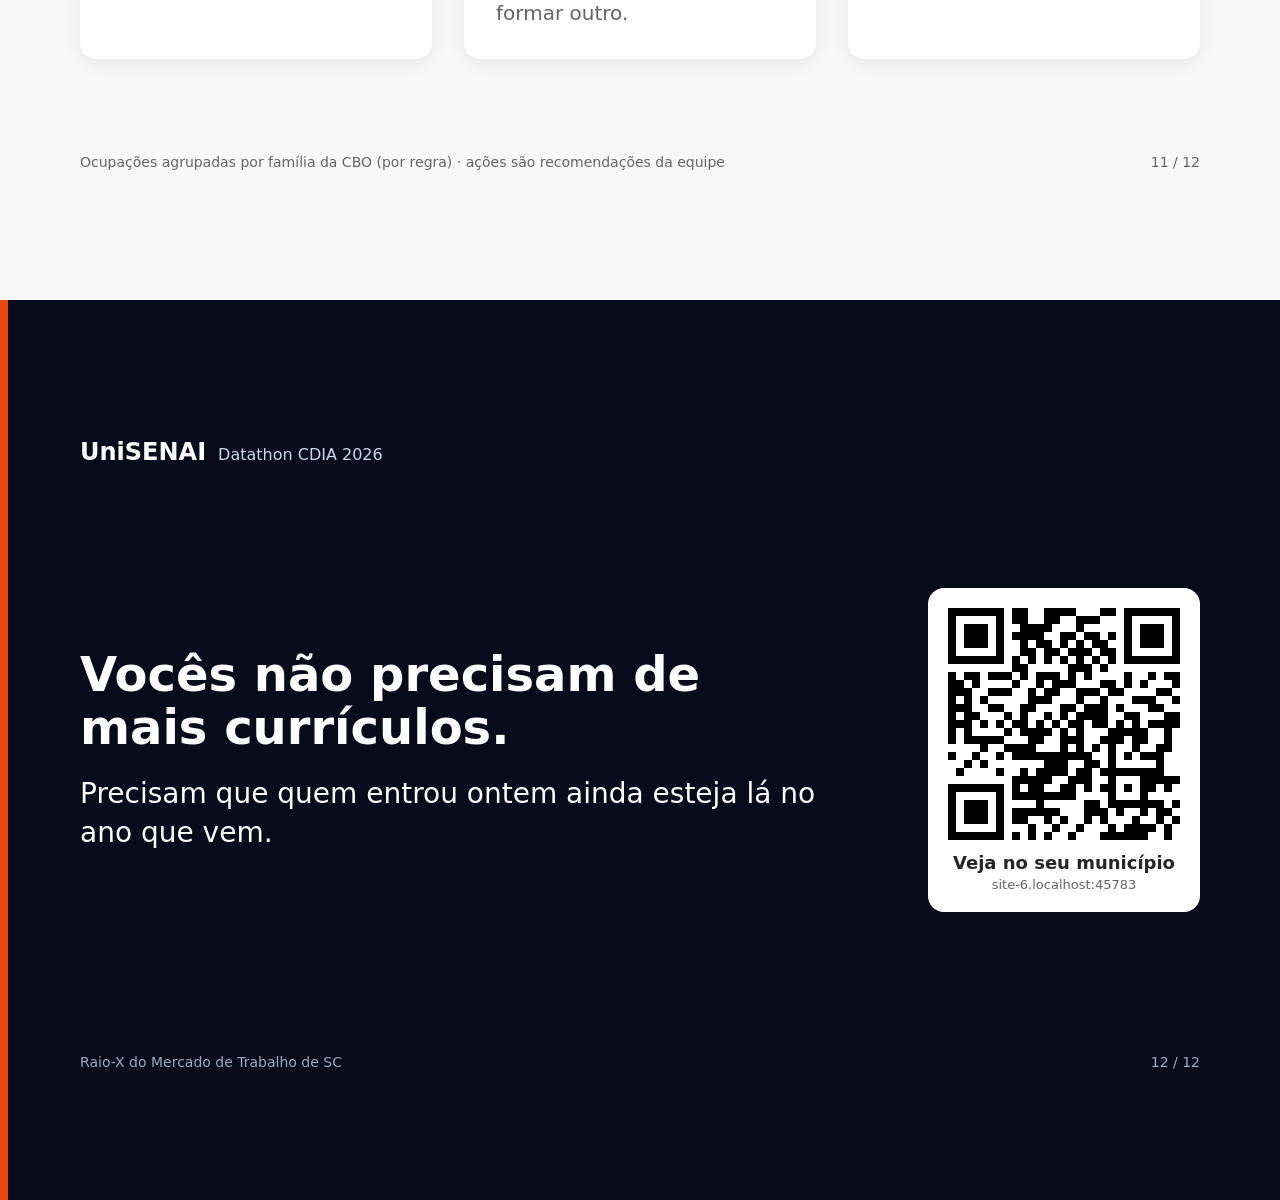
==== commit 80b181a7: "Slides com análises e soluções por região, setor e ocupação Deck passa de 8 para 12 slides: saldo po" ====
--- a/web/slides.html
+++ b/web/slides.html
@@ -48,6 +48,30 @@
   .qr .url { font-size: 0.8125rem; color: var(--color-neutral-dark); word-break: break-all; margin-top: 0.25rem; }
   .rodape { position: absolute; bottom: 2.5rem; left: 5rem; right: 5rem; display: flex; justify-content: space-between; font-size: 0.875rem; color: var(--color-neutral-dark); }
   .capa .rodape { color: var(--color-brand-corporate-light); }
+  /* Barras de análise */
+  .faixas { display: grid; gap: 0.5rem; margin-top: 0.5rem; }
+  .faixa { display: grid; grid-template-columns: 9rem 1fr 1fr 6.5rem; align-items: center; gap: 0; font-size: 1.25rem; }
+  .faixa .neg, .faixa .pos { height: 1.75rem; display: flex; }
+  .faixa .neg { justify-content: flex-end; border-right: 2px solid var(--color-neutral-dark); }
+  .faixa .neg i { background: var(--color-brand-senai-pure); border-radius: var(--radius-sm) 0 0 var(--radius-sm); display: block; }
+  .faixa .pos i { background: var(--color-brand-corporate-pure); border-radius: 0 var(--radius-sm) var(--radius-sm) 0; display: block; }
+  .faixa b { text-align: right; font-variant-numeric: tabular-nums; }
+  .barra-l { display: grid; grid-template-columns: 15rem 1fr 5.5rem; align-items: center; gap: 1rem; font-size: 1.25rem; margin-top: 0.6rem; }
+  .barra-l i { display: block; height: 1.75rem; background: var(--color-brand-senai-pure); border-radius: 0 var(--radius-sm) var(--radius-sm) 0; }
+  .barra-l i.azul { background: var(--color-brand-corporate-pure); }
+  .barra-l b { text-align: right; font-variant-numeric: tabular-nums; }
+  .leitura { font-size: 1.375rem; line-height: 1.4; color: var(--color-neutral-darkest); margin: 0; }
+  .leitura + .leitura { margin-top: 1rem; }
+  .leitura b { color: var(--color-brand-senai-darker); }
+  .nota { font-size: 1rem; color: var(--color-neutral-dark); margin-top: 1rem; }
+  table.plano { width: 100%; border-collapse: collapse; font-size: 1.0625rem; line-height: 1.35; background: var(--color-neutral-white); border-radius: var(--radius-lg); box-shadow: var(--shadow-level-1); overflow: hidden; }
+  table.plano th { text-align: left; font-size: 0.875rem; color: var(--color-neutral-white); background: var(--color-brand-corporate-pure); padding: 0.75rem 1rem; font-weight: 700; }
+  table.plano td { padding: 0.75rem 1rem; border-top: 1px solid var(--color-neutral-lightest); vertical-align: top; }
+  table.plano td:first-child { font-weight: 700; width: 17%; }
+  table.plano td:nth-child(2) { width: 30%; color: var(--color-neutral-dark); }
+  table.plano td:nth-child(4) { width: 19%; color: var(--color-neutral-dark); }
+  .quadro.denso { padding-top: 5.5rem; justify-content: flex-start; }
+  .quadro.denso h2 { font-size: 2.25rem; max-width: none; margin-bottom: 1.25rem; }
   @media print {
     @page { size: 1280px 720px; margin: 0; }
     html { font-size: 16px; scroll-snap-type: none; }
@@ -66,7 +90,7 @@
     </div>
     <div class="qr"><div data-qr></div><div class="rotulo">Abra o painel</div><div class="url" data-url></div></div>
   </div>
-  <div class="rodape"><span>Fonte: Novo CAGED, set/2025 a ago/2026 · IBGE</span><span>1 / 8</span></div>
+  <div class="rodape"><span>Fonte: Novo CAGED, set/2025 a ago/2026 · IBGE</span><span data-n></span></div>
 </div></section>
 
 <section class="slide"><div class="quadro">
@@ -75,7 +99,7 @@
     <div><div class="numero laranja">2 min</div><div class="legenda-n">É o intervalo entre um pedido de demissão e o próximo na indústria catarinense.</div></div>
     <div><h2 style="font-size: 2.5rem">271 mil pedidos de demissão em 12 meses.</h2><p class="sub">Contratou, treinou, perdeu. Antes de este pitch acabar, acontece de novo.</p></div>
   </div>
-  <div class="rodape"><span>47,7% dos 568.494 desligamentos da indústria foram a pedido do trabalhador</span><span>2 / 8</span></div>
+  <div class="rodape"><span>47,7% dos 568.494 desligamentos da indústria foram a pedido do trabalhador</span><span data-n></span></div>
 </div></section>
 
 <section class="slide"><div class="quadro">
@@ -85,7 +109,7 @@
     <div><div class="numero laranja">2.645</div><div class="legenda-n">vagas a mais no fim do ano</div></div>
   </div>
   <p class="frase">216 contratações para ficar com uma.</p>
-  <div class="rodape"><span>3,4 milhões de movimentações analisadas · SC tem a menor desocupação do país (2,1%, IBGE)</span><span>3 / 8</span></div>
+  <div class="rodape"><span>3,4 milhões de movimentações analisadas · SC tem a menor desocupação do país (2,1%, IBGE)</span><span data-n></span></div>
 </div></section>
 
 <section class="slide"><div class="quadro">
@@ -105,7 +129,7 @@
       <div class="linha"><span>Móveis</span><b>−1.319</b></div>
     </div>
   </div>
-  <div class="rodape"><span>Saldo de vagas na indústria em 12 meses · Planalto Norte: São Bento do Sul, Rio Negrinho, Campo Alegre e Mafra</span><span>4 / 8</span></div>
+  <div class="rodape"><span>Saldo de vagas na indústria em 12 meses · Planalto Norte: São Bento do Sul, Rio Negrinho, Campo Alegre e Mafra</span><span data-n></span></div>
 </div></section>
 
 <section class="slide"><div class="quadro">
@@ -116,7 +140,7 @@
     <div class="cartao"><h3>Escolaridade</h3><p>Cerca de 11 anos de estudo em todos os grupos. Só 4% com superior.</p></div>
     <div class="cartao laranja"><h3>O que muda: o giro</h3><p>Onde há apagão, a indústria contrata 2,5 vezes mais, e 54% das saídas são a pedido.</p></div>
   </div>
-  <div class="rodape"><span>348 combinações de microrregião e setor, medianas por cenário</span><span>5 / 8</span></div>
+  <div class="rodape"><span>348 combinações de microrregião e setor, medianas por cenário</span><span data-n></span></div>
 </div></section>
 
 <section class="slide"><div class="quadro">
@@ -125,18 +149,95 @@
   <div class="par"><span>Quem entra</span><i style="width: 96%; background: var(--color-brand-corporate-pure)"></i><b>R$ 2.210</b></div>
   <div class="par"><span>Quem saiu</span><i style="width: 100%; background: var(--color-brand-senai-pure)"></i><b>R$ 2.301</b></div>
   <p class="frase">Não falta gente. Falta motivo para ficar.</p>
-  <div class="rodape"><span>Salário mediano de admissão e de desligamento na indústria de SC</span><span>6 / 8</span></div>
-</div></section>
-
-<section class="slide"><div class="quadro">
-  <div class="etapa">A saída</div>
-  <h2 style="font-size: 2.5rem; max-width: none">Três movimentos. O painel diz onde começar cada um.</h2>
+  <div class="rodape"><span>Salário mediano de admissão e de desligamento na indústria de SC</span><span data-n></span></div>
+</div></section>
+
+<section class="slide"><div class="quadro denso">
+  <div class="etapa">Nossa análise · quem entra e quem sai</div>
+  <h2>A indústria troca experiência por juventude.</h2>
+  <div class="colunas" style="grid-template-columns: 1.25fr 1fr; align-items: center">
+    <div class="cartao"><h3>Saldo de vagas por idade</h3>
+    <div class="faixas">
+      <div class="faixa"><span>14 a 17 anos</span><div class="neg"></div><div class="pos"><i style="width:97%"></i></div><b>+9.658</b></div>
+      <div class="faixa"><span>18 a 24 anos</span><div class="neg"></div><div class="pos"><i style="width:100%"></i></div><b>+9.916</b></div>
+      <div class="faixa"><span>25 a 29 anos</span><div class="neg"><i style="width:31%"></i></div><div class="pos"></div><b>−3.042</b></div>
+      <div class="faixa"><span>30 a 39 anos</span><div class="neg"><i style="width:49%"></i></div><div class="pos"></div><b>−4.890</b></div>
+      <div class="faixa"><span>40 a 49 anos</span><div class="neg"><i style="width:25%"></i></div><div class="pos"></div><b>−2.488</b></div>
+      <div class="faixa"><span>50 a 59 anos</span><div class="neg"><i style="width:40%"></i></div><div class="pos"></div><b>−3.930</b></div>
+      <div class="faixa"><span>60 ou mais</span><div class="neg"><i style="width:33%"></i></div><div class="pos"></div><b>−3.242</b></div>
+    </div></div>
+    <div>
+      <p class="leitura">Só cresce o emprego de <b>quem tem menos de 25 anos: +19.574</b>.</p>
+      <p class="leitura">Dos 25 anos em diante, a indústria <b>perdeu 17.592 vagas</b>.</p>
+      <p class="leitura">O mesmo vale para a escolaridade: <b>+8.420</b> até o médio incompleto, <b>−5.775</b> do médio completo para cima.</p>
+    </div>
+  </div>
+  <div class="rodape"><span>Admissões menos desligamentos na indústria de SC, 12 meses, por faixa etária e grau de instrução</span><span data-n></span></div>
+</div></section>
+
+<section class="slide"><div class="quadro denso">
+  <div class="etapa">Nossa análise · ocupações</div>
+  <h2>Quanto mais qualificado o cargo, mais barato sai o substituto.</h2>
+  <div class="colunas" style="grid-template-columns: 1.25fr 1fr; align-items: center">
+    <div class="cartao"><h3>Salário de quem entra em relação a quem saiu</h3>
+      <div class="barra-l"><span>Engenharia e P&amp;D</span><div><i class="" style="width:100%"></i></div><b>−17,1%</b></div>
+      <div class="barra-l"><span>Direção e gerência</span><div><i class="" style="width:60%"></i></div><b>−10,2%</b></div>
+      <div class="barra-l"><span>Técnicos industriais</span><div><i class="" style="width:57%"></i></div><b>−9,7%</b></div>
+      <div class="barra-l"><span>Manutenção</span><div><i class="" style="width:43%"></i></div><b>−7,3%</b></div>
+      <div class="barra-l"><span>Ofícios qualificados</span><div><i class="" style="width:20%"></i></div><b>−3,5%</b></div>
+      <div class="barra-l"><span>Operação de máquinas</span><div><i class="" style="width:16%"></i></div><b>−2,8%</b></div>
+    </div>
+    <div>
+      <p class="leitura">A indústria abriu <b>+13.843</b> vagas de operação de máquinas.</p>
+      <p class="leitura">E fechou <b>−8.464</b> em ofícios qualificados (montagem, costura, solda) e <b>−2.148</b> em técnicos.</p>
+      <p class="leitura">Cresce na base, encolhe no meio: <b>é aí que a fábrica perde conhecimento.</b></p>
+    </div>
+  </div>
+  <div class="rodape"><span>Mediana do salário de admissão ÷ mediana do salário de desligamento, por família de ocupações (CBO, agrupadas por regra)</span><span data-n></span></div>
+</div></section>
+
+<section class="slide"><div class="quadro denso">
+  <div class="etapa">Nossa análise · abandono de vagas</div>
+  <h2>Onde mais se pede demissão: no Oeste e nos setores de linha.</h2>
+  <div class="colunas">
+    <div class="cartao"><h3>Setores: saídas a pedido</h3>
+      <div class="barra-l"><span>Alimentos</span><div><i class="" style="width:86%"></i></div><b>56%</b></div>
+      <div class="barra-l"><span>Vestuário</span><div><i class="" style="width:86%"></i></div><b>56%</b></div>
+      <div class="barra-l"><span>Madeira</span><div><i class="" style="width:83%"></i></div><b>54%</b></div>
+      <div class="barra-l"><span>Materiais elétricos</span><div><i class="" style="width:82%"></i></div><b>53%</b></div>
+      <p class="nota">Alimentos sozinho: 48,6 mil pedidos de demissão no ano, mesmo abrindo vagas.</p></div>
+    <div class="cartao"><h3>Microrregiões: saídas a pedido</h3>
+      <div class="barra-l"><span>São Miguel do Oeste</span><div><i class="" style="width:100%"></i></div><b>65%</b></div>
+      <div class="barra-l"><span>Ituporanga</span><div><i class="" style="width:94%"></i></div><b>61%</b></div>
+      <div class="barra-l"><span>Concórdia</span><div><i class="" style="width:89%"></i></div><b>58%</b></div>
+      <div class="barra-l"><span>Rio do Sul</span><div><i class="" style="width:89%"></i></div><b>58%</b></div>
+      <p class="nota">Florianópolis tem a menor taxa: 34%. A média da indústria é 48%.</p></div>
+  </div>
+  <div class="rodape"><span>Parcela dos desligamentos pedidos pelo trabalhador · setores com mais de 5 mil admissões</span><span data-n></span></div>
+</div></section>
+
+<section class="slide"><div class="quadro denso">
+  <div class="etapa">A saída · por região e setor</div>
+  <h2>Cada região tem um problema diferente. A ação também.</h2>
+  <table class="plano">
+    <tr><th>Onde</th><th>O que os dados mostram</th><th>O que fazer</th><th>Como medir</th></tr>
+    <tr><td>Oeste · alimentos</td><td>Chapecó abriu +2.543 vagas em alimentos, com 56% de saídas a pedido. São Miguel do Oeste chega a 65%.</td><td><b>Reter.</b> Aumento programado aos 3, 6 e 12 meses de casa; turno e transporte previsíveis; trilha de operador a técnico.</td><td>Saídas a pedido abaixo de 48%</td></tr>
+    <tr><td>Vale e Norte · vestuário</td><td>Blumenau e Joinville perderam 2.700 vagas em vestuário e abriram 1.472 em materiais elétricos.</td><td><b>Reconverter na mesma cidade.</b> Curso curto de montagem elétrica para quem sai da confecção, com vaga já combinada.</td><td>Recolocados em até 6 meses</td></tr>
+    <tr><td>Planalto Norte · móveis</td><td>São Bento do Sul perdeu 929 vagas em móveis; os 4 municípios, 1.497 na indústria.</td><td><b>Recolocar.</b> Força-tarefa SENAI e SINE; apoio às fábricas para vender além do mercado americano.</td><td>Saldo da região de volta a zero</td></tr>
+    <tr><td>Litoral Norte · naval e veículos</td><td>Itajaí abriu +2.587 vagas em veículos e naval. No estado, 22% das saídas do naval são fim de contrato.</td><td><b>Formar e efetivar.</b> Turmas de solda, caldeiraria e elétrica ligadas aos estaleiros; contrato temporário vira efetivo.</td><td>Vagas preenchidas com gente da região</td></tr>
+  </table>
+  <div class="rodape"><span>Saldos em 12 meses por microrregião e divisão CNAE · naval = outros equipamentos de transporte (CNAE 30) · ações são recomendações da equipe</span><span data-n></span></div>
+</div></section>
+
+<section class="slide"><div class="quadro denso">
+  <div class="etapa">A saída · por tipo de trabalho</div>
+  <h2>Três perfis, três formas de segurar gente.</h2>
   <div class="colunas tres">
-    <div class="cartao"><div class="passo">1</div><h3 style="margin-top: 0.75rem">Reter antes de contratar</h3><p>Progressão salarial no primeiro ano, começando por alimentos e vestuário.</p></div>
-    <div class="cartao"><div class="passo">2</div><h3 style="margin-top: 0.75rem">Recolocar o Planalto Norte</h3><p>Requalificação rápida para os setores que seguem contratando.</p></div>
-    <div class="cartao"><div class="passo">3</div><h3 style="margin-top: 0.75rem">Formar onde cresce</h3><p>Cursos curtos de solda, elétrica e manutenção em Itajaí e no Oeste.</p></div>
-  </div>
-  <div class="rodape"><span>Recomendações da equipe a partir dos dados</span><span>7 / 8</span></div>
+    <div class="cartao azul"><h3>Operadores de linha</h3><p><b>Onde o giro é maior:</b> 56% de saídas a pedido, salário de entrada de R$ 2.112.</p><p style="margin-top: 0.75rem">Degrau salarial no primeiro ano e caminho claro até operador pleno. Quem enxerga o próximo passo não sai por R$ 100.</p></div>
+    <div class="cartao laranja"><h3>Técnicos e ofícios</h3><p><b>Onde a perda custa mais:</b> −10.612 vagas, e o substituto do técnico entra ganhando 10% menos.</p><p style="margin-top: 0.75rem">Carreira técnica com faixa salarial própria e bônus de permanência. Reter um técnico sai mais barato que formar outro.</p></div>
+    <div class="cartao"><h3>Jovens e veteranos</h3><p><b>Onde está a chance:</b> +19.574 vagas até 24 anos, −17.592 dos 25 em diante.</p><p style="margin-top: 0.75rem">Veterano como instrutor remunerado do aprendiz. O jovem aprende mais rápido e o experiente ganha motivo para ficar.</p></div>
+  </div>
+  <div class="rodape"><span>Ocupações agrupadas por família da CBO (por regra) · ações são recomendações da equipe</span><span data-n></span></div>
 </div></section>
 
 <section class="slide capa"><div class="quadro">
@@ -148,7 +249,7 @@
     </div>
     <div class="qr"><div data-qr></div><div class="rotulo">Veja no seu município</div><div class="url" data-url></div></div>
   </div>
-  <div class="rodape"><span>Raio-X do Mercado de Trabalho de SC</span><span>8 / 8</span></div>
+  <div class="rodape"><span>Raio-X do Mercado de Trabalho de SC</span><span data-n></span></div>
 </div></section>
 
 <script src="vendor/qrcode.js"></script>
@@ -169,6 +270,7 @@
   document.querySelectorAll("[data-url]").forEach((el) => { el.textContent = url === RESERVA ? "github.com/Joojizitos65/datathon" : url.replace(/^https?:\/\//, "").replace(/\/$/, ""); });
 
   const slides = [...document.querySelectorAll(".slide")];
+  slides.forEach((sl, i) => { const n = sl.querySelector("[data-n]"); if (n) n.textContent = `${i + 1} / ${slides.length}`; });
   const atual = () => Math.round(scrollY / innerHeight);
   const ir = (i) => slides[Math.max(0, Math.min(slides.length - 1, i))].scrollIntoView();
   addEventListener("keydown", (e) => {
